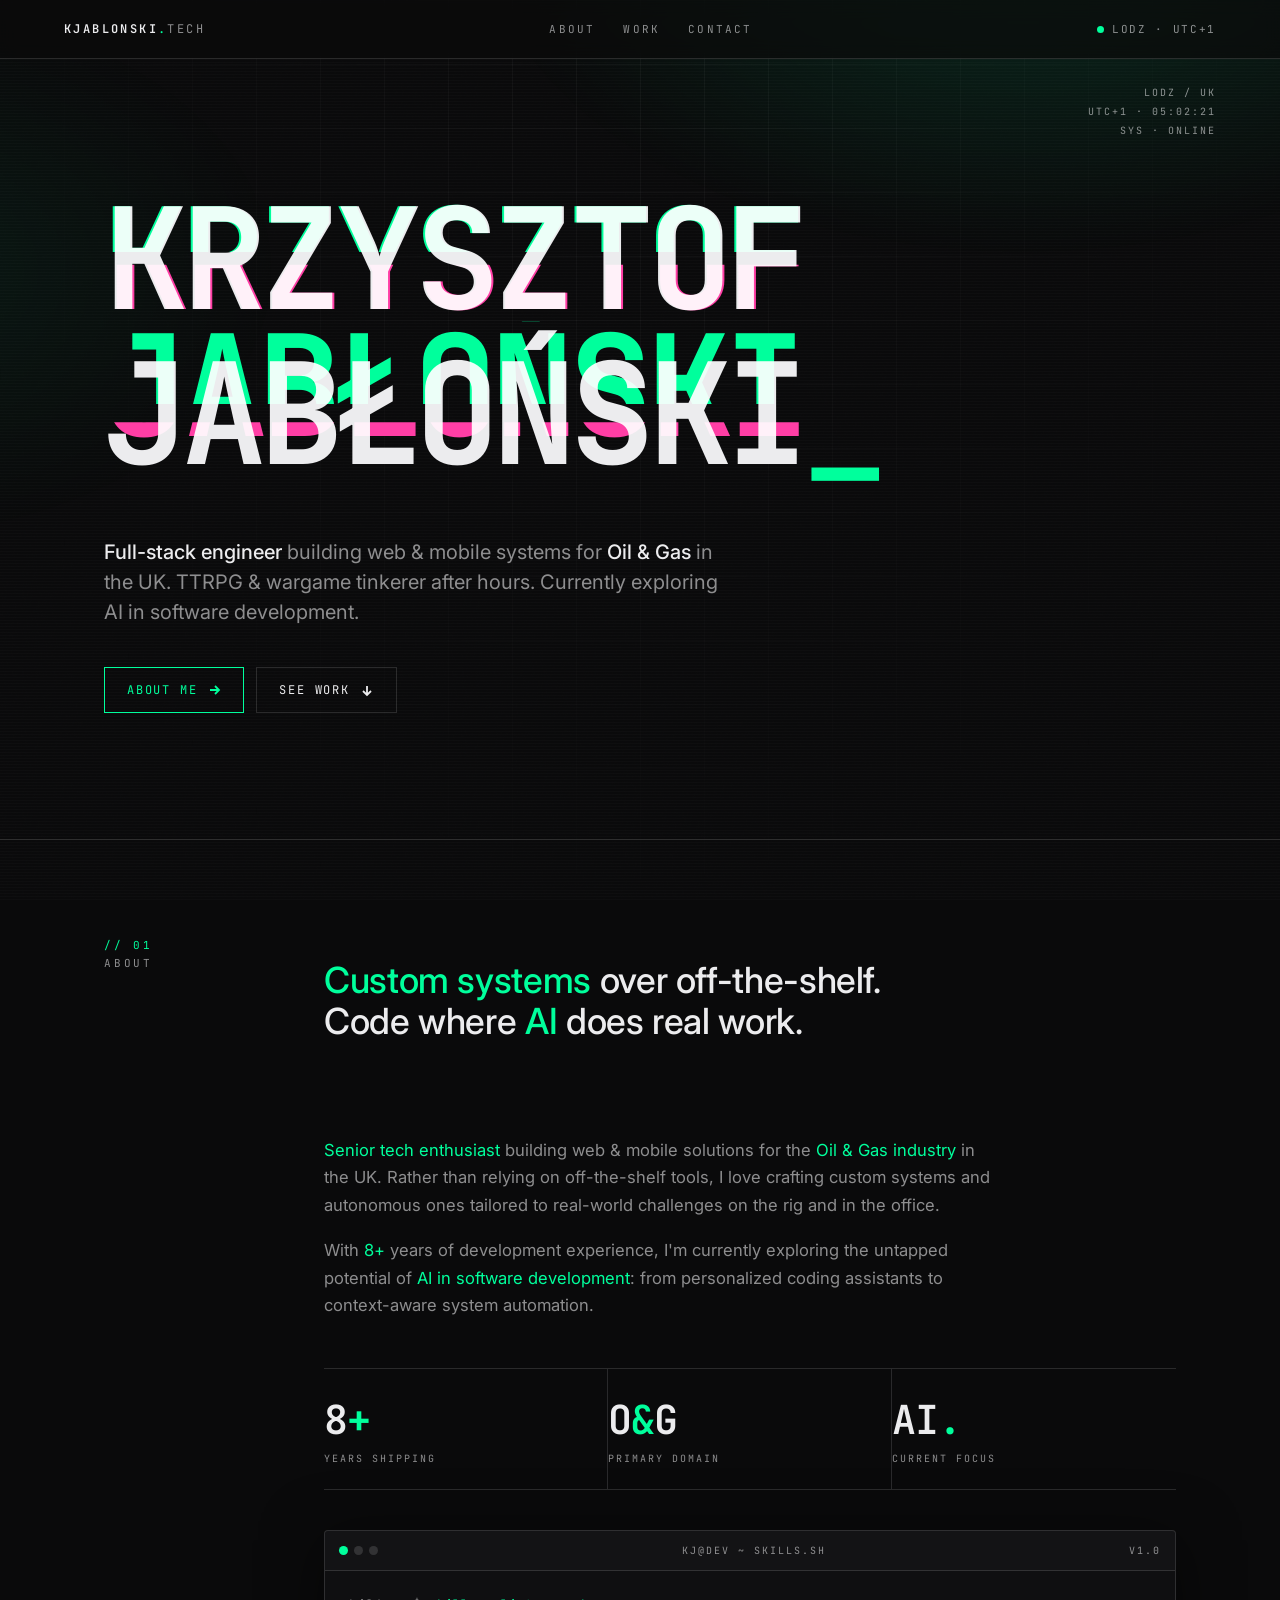
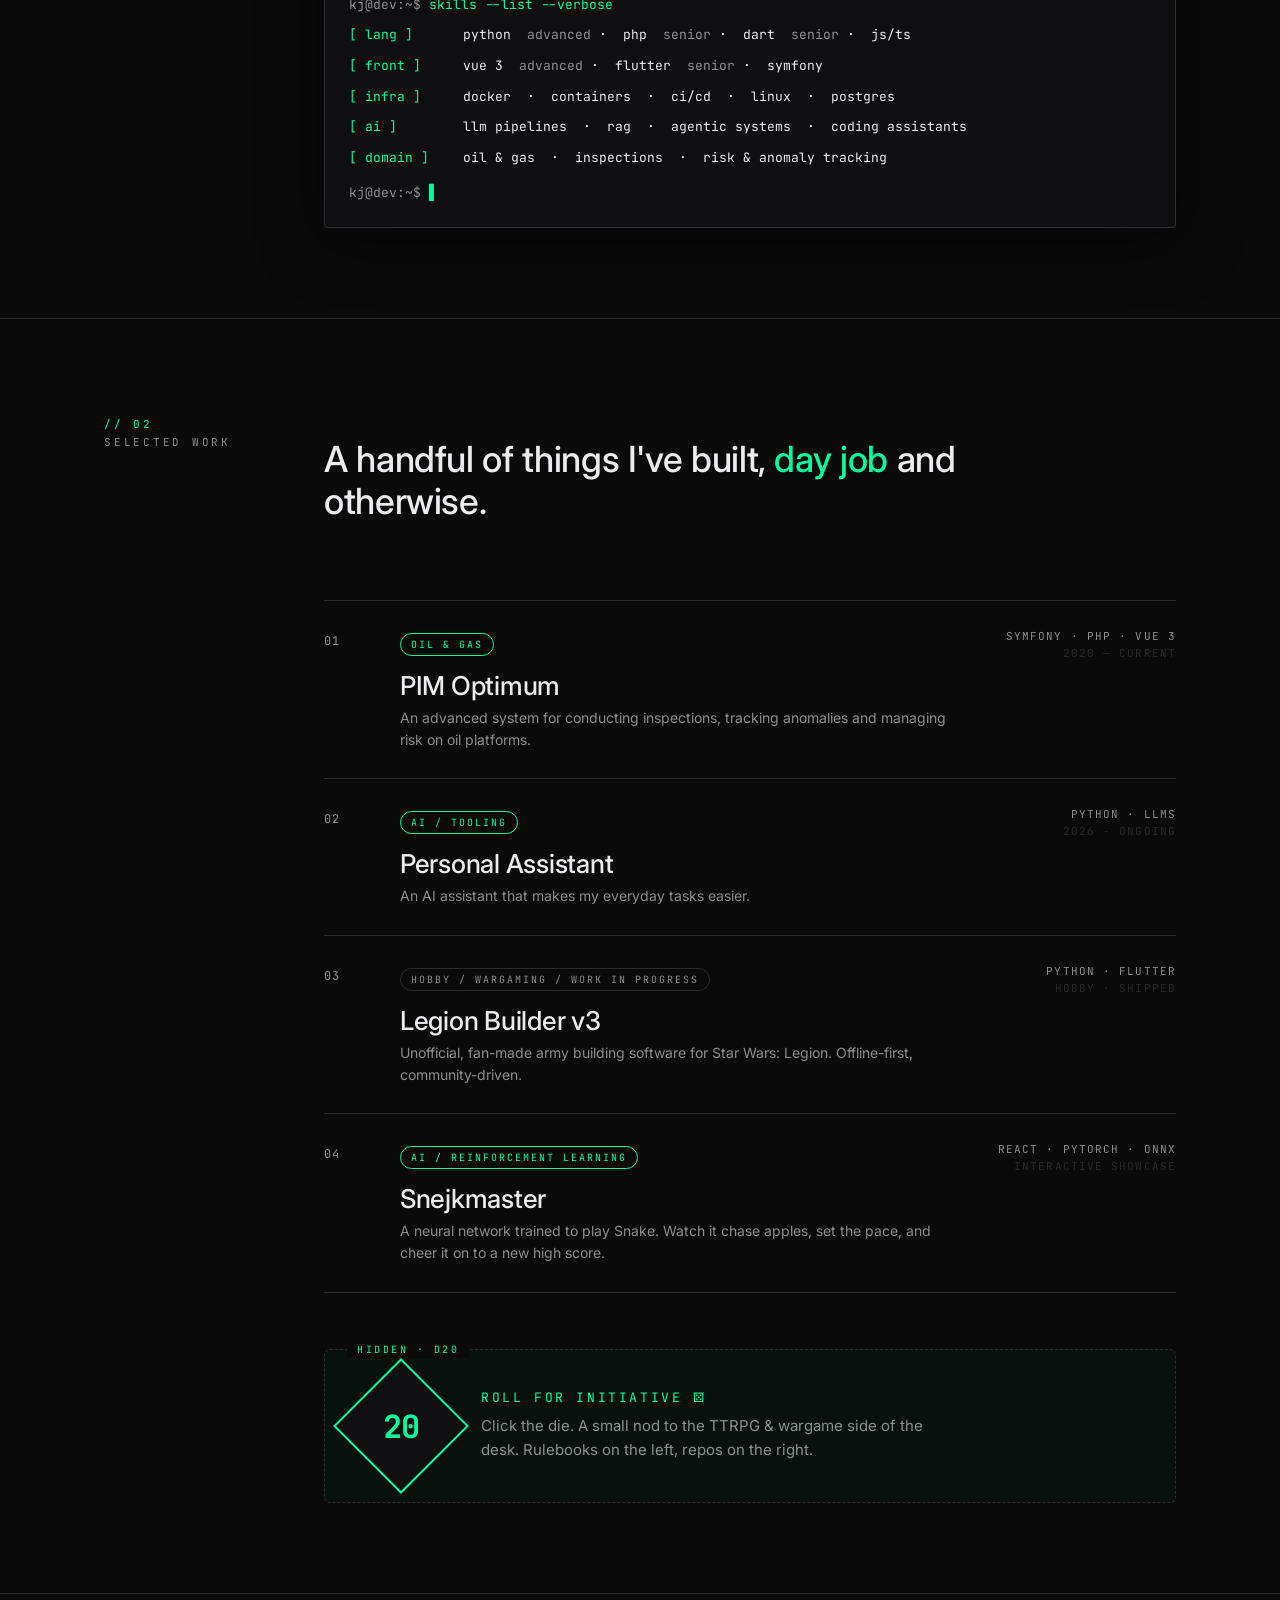
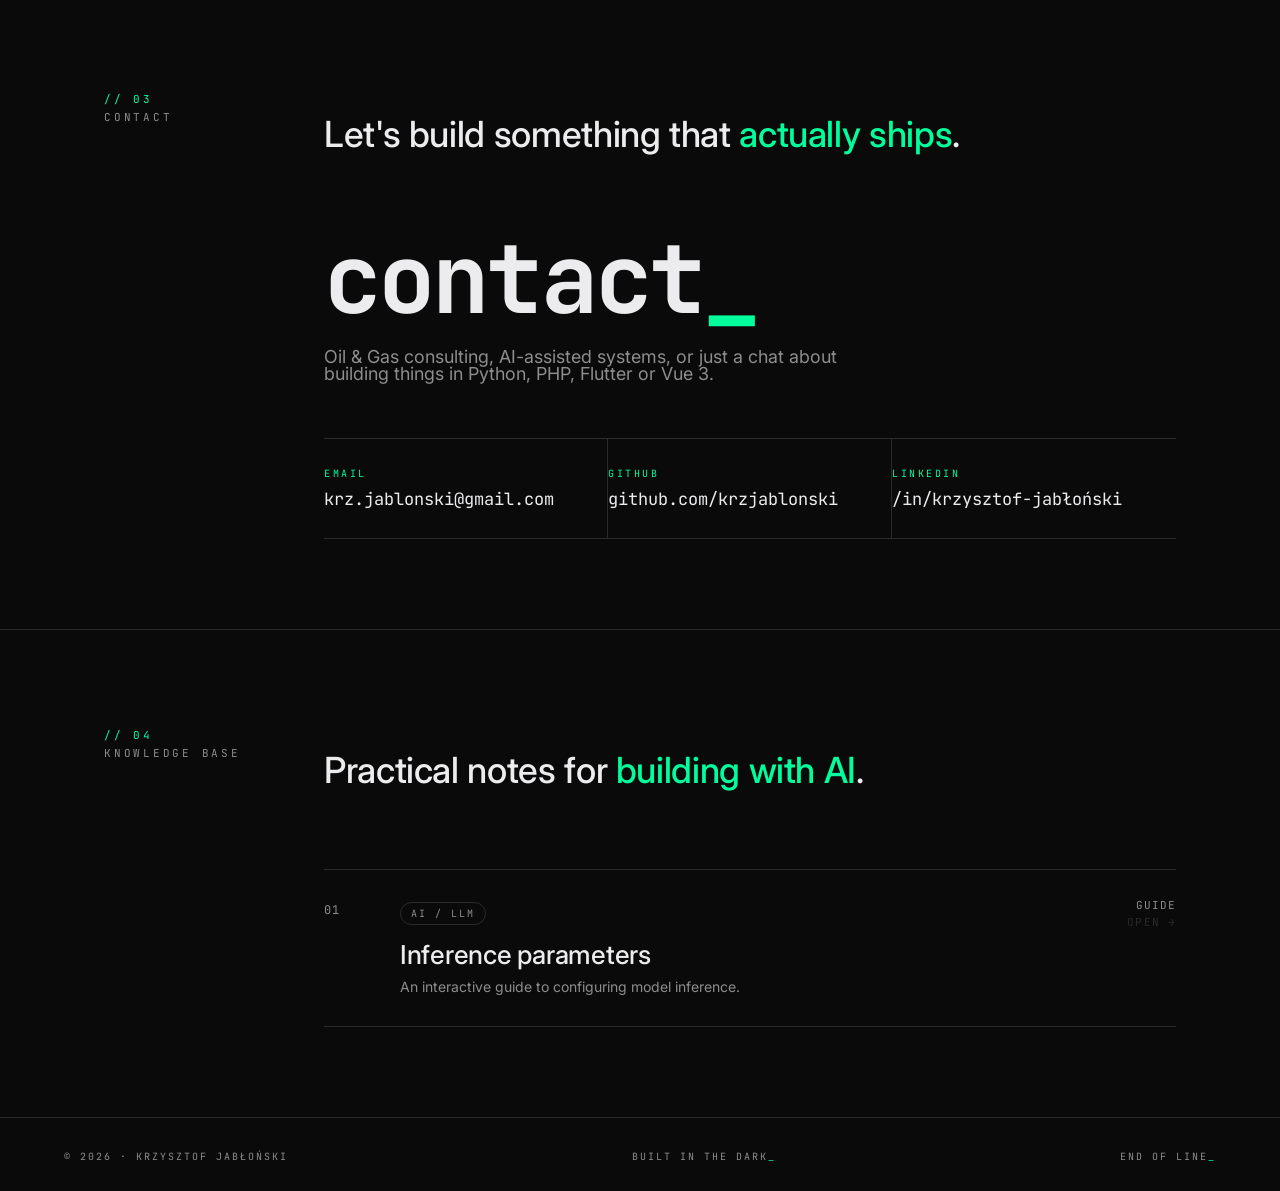
==== index.html @ c8dbe07c "feat: add Snejkmaster showcase at /snejkmaster/" ====
<!doctype html>
<html lang="en">
  <head>
    <meta charset="utf-8" />
    <meta name="viewport" content="width=device-width,initial-scale=1" />
    <title>Krzysztof Jabłoński — Full-stack engineer</title>
    <link rel="preconnect" href="https://fonts.googleapis.com" />
    <link rel="preconnect" href="https://fonts.gstatic.com" crossorigin />
    <link
      href="https://fonts.googleapis.com/css2?family=Inter:wght@400;500;600;700&family=JetBrains+Mono:wght@400;500;600;700&display=swap"
      rel="stylesheet"
    />
    <style>
      :root {
        --bg: #0a0a0b;
        --bg-elev: #0f0f11;
        --ink: #ececee;
        --dim: rgba(236, 236, 238, 0.58);
        --faint: rgba(236, 236, 238, 0.14);
        --fainter: rgba(236, 236, 238, 0.06);
        --accent: #00ff9c; /* green default */
        --accent-dim: color-mix(in oklch, var(--accent) 25%, transparent);
        --grid-op: 0.05;
        --sans: "Inter", system-ui, -apple-system, Segoe UI, sans-serif;
        --mono: "JetBrains Mono", ui-monospace, Menlo, monospace;
        --maxw: 1200px;
        --pad-x: clamp(24px, 5vw, 80px);
      }

      * {
        box-sizing: border-box;
      }
      html,
      body {
        margin: 0;
        padding: 0;
        background: var(--bg);
        color: var(--ink);
        font-family: var(--sans);
        -webkit-font-smoothing: antialiased;
      }
      body {
        overflow-x: hidden;
      }
      a {
        color: inherit;
        text-decoration: none;
      }
      ::selection {
        background: var(--accent);
        color: #000;
      }

      /* ─── ambient layers ───────────────────────── */
      .bg-layer {
        position: fixed;
        inset: 0;
        pointer-events: none;
        z-index: 0;
      }
      .bg-grid {
        background-image:
          linear-gradient(
            to right,
            rgba(236, 236, 238, var(--grid-op)) 1px,
            transparent 1px
          ),
          linear-gradient(
            to bottom,
            rgba(236, 236, 238, var(--grid-op)) 1px,
            transparent 1px
          );
        background-size: 64px 64px;
        mask-image: radial-gradient(
          ellipse at 50% 0%,
          rgba(0, 0, 0, 0.9),
          transparent 80%
        );
      }
      .bg-scan {
        background: repeating-linear-gradient(
          to bottom,
          transparent 0 2px,
          rgba(255, 255, 255, 0.02) 2px 3px
        );
      }
      .bg-noise {
        opacity: 0.035;
        mix-blend-mode: overlay;
        background-image: url("data:image/svg+xml,%3Csvg xmlns='http://www.w3.org/2000/svg' width='220' height='220'%3E%3Cfilter id='n'%3E%3CfeTurbulence baseFrequency='0.9' numOctaves='2' seed='3'/%3E%3C/filter%3E%3Crect width='220' height='220' filter='url(%23n)'/%3E%3C/svg%3E");
      }
      .bg-glow {
        background:
          radial-gradient(
            ellipse 800px 500px at 80% -10%,
            var(--accent-dim),
            transparent 70%
          ),
          radial-gradient(
            ellipse 600px 400px at -10% 30%,
            color-mix(in oklch, var(--accent) 12%, transparent),
            transparent 70%
          );
        opacity: 0.55;
      }

      main,
      header,
      footer {
        position: relative;
        z-index: 1;
      }

      /* ─── NAV ─────────────────────────────────── */
      header.nav {
        position: sticky;
        top: 0;
        z-index: 50;
        display: flex;
        justify-content: space-between;
        align-items: center;
        padding: 18px var(--pad-x);
        backdrop-filter: blur(10px);
        background: color-mix(in oklch, var(--bg) 70%, transparent);
        border-bottom: 1px solid var(--faint);
      }
      .brand {
        font-family: var(--mono);
        font-size: 12px;
        letter-spacing: 0.2em;
        color: var(--dim);
      }
      .brand b {
        color: var(--ink);
        font-weight: 600;
      }
      .brand .dot {
        color: var(--accent);
      }
      nav.links {
        display: flex;
        gap: 28px;
        font-family: var(--mono);
        font-size: 11px;
        letter-spacing: 0.2em;
        color: var(--dim);
        text-transform: uppercase;
      }
      nav.links a {
        position: relative;
        padding: 4px 0;
        transition: color 0.2s;
      }
      nav.links a:hover {
        color: var(--ink);
      }
      nav.links a::after {
        content: "";
        position: absolute;
        left: 0;
        right: 100%;
        bottom: -2px;
        height: 1px;
        background: var(--accent);
        transition: right 0.25s ease;
      }
      nav.links a:hover::after {
        right: 0;
      }
      .nav-status {
        display: flex;
        align-items: center;
        gap: 8px;
        font-family: var(--mono);
        font-size: 11px;
        letter-spacing: 0.15em;
        color: var(--dim);
      }
      .status-dot {
        width: 7px;
        height: 7px;
        border-radius: 50%;
        background: var(--accent);
        box-shadow: 0 0 0 0 var(--accent);
        animation: pulse 2.2s infinite;
      }
      @keyframes pulse {
        0% {
          box-shadow: 0 0 0 0
            color-mix(in oklch, var(--accent) 60%, transparent);
        }
        70% {
          box-shadow: 0 0 0 10px transparent;
        }
        100% {
          box-shadow: 0 0 0 0 transparent;
        }
      }
      @media (max-width: 720px) {
        nav.links {
          display: none;
        }
      }

      /* ─── container ───────────────────────────── */
      .wrap {
        max-width: var(--maxw);
        margin: 0 auto;
        padding: 0 var(--pad-x);
      }

      /* ─── HERO ────────────────────────────────── */
      section.hero {
        padding: clamp(72px, 12vh, 140px) 0 clamp(80px, 14vh, 160px);
        position: relative;
      }
      .hero .pill {
        display: inline-flex;
        align-items: center;
        gap: 8px;
        padding: 6px 12px;
        border: 1px solid var(--accent);
        border-radius: 999px;
        font-family: var(--mono);
        font-size: 11px;
        letter-spacing: 0.2em;
        color: var(--accent);
        text-transform: uppercase;
        background: color-mix(in oklch, var(--accent) 6%, transparent);
      }
      .hero .pill .status-dot {
        background: var(--accent);
      }

      .hero h1 {
        font-family: var(--mono);
        font-weight: 700;
        font-size: clamp(48px, 11vw, 148px);
        line-height: 0.9;
        letter-spacing: -0.045em;
        margin: 28px 0 0;
        color: var(--ink);
      }
      .hero h1 .caret {
        color: var(--accent);
        font-weight: 500;
      }

      .glitch {
        position: relative;
        display: inline-block;
      }
      .glitch > span {
        display: block;
      }
      .glitch::before,
      .glitch::after {
        content: attr(data-text);
        position: absolute;
        inset: 0;
        pointer-events: none;
        mix-blend-mode: screen;
      }
      .glitch::before {
        color: var(--accent);
        transform: translate(-2px, 0);
        clip-path: polygon(0 0, 100% 0, 100% 45%, 0 45%);
        animation: glitchA 3.6s infinite steps(1);
      }
      .glitch::after {
        color: #ff3ea5;
        transform: translate(2px, 0);
        clip-path: polygon(0 55%, 100% 55%, 100% 100%, 0 100%);
        animation: glitchB 3.6s infinite steps(1);
      }
      @keyframes glitchA {
        0%,
        93%,
        100% {
          transform: translate(-2px, 0);
          opacity: 0;
        }
        94% {
          transform: translate(-4px, 0);
          opacity: 0.7;
        }
        95% {
          transform: translate(1px, 1px);
          opacity: 0.9;
        }
        96% {
          transform: translate(-3px, -1px);
          opacity: 0.4;
        }
        97% {
          transform: translate(-2px, 0);
          opacity: 0;
        }
      }
      @keyframes glitchB {
        0%,
        93%,
        100% {
          transform: translate(2px, 0);
          opacity: 0;
        }
        94% {
          transform: translate(4px, 1px);
          opacity: 0.6;
        }
        95% {
          transform: translate(-1px, -1px);
          opacity: 0.8;
        }
        96% {
          transform: translate(3px, 1px);
          opacity: 0.4;
        }
        97% {
          transform: translate(2px, 0);
          opacity: 0;
        }
      }

      .hero .tagline {
        margin-top: 32px;
        max-width: 620px;
        font-size: clamp(16px, 1.6vw, 20px);
        line-height: 1.5;
        color: var(--dim);
      }
      .hero .tagline b {
        color: var(--ink);
        font-weight: 500;
      }

      .hero .cta {
        display: flex;
        gap: 12px;
        margin-top: 40px;
        flex-wrap: wrap;
      }
      .btn {
        display: inline-flex;
        align-items: center;
        gap: 10px;
        padding: 14px 22px;
        border: 1px solid var(--faint);
        background: transparent;
        color: var(--ink);
        font-family: var(--mono);
        font-size: 12px;
        letter-spacing: 0.15em;
        text-transform: uppercase;
        cursor: pointer;
        transition:
          border-color 0.2s,
          background 0.2s,
          color 0.2s,
          transform 0.1s;
      }
      .btn:hover {
        border-color: var(--ink);
        background: rgba(255, 255, 255, 0.04);
      }
      .btn:active {
        transform: translateY(1px);
      }
      .btn.primary {
        border-color: var(--accent);
        color: var(--accent);
      }
      .btn.primary:hover {
        background: var(--accent);
        color: #000;
      }
      .btn .arrow {
        transition: transform 0.2s;
      }
      .btn:hover .arrow {
        transform: translateX(3px);
      }

      .hero-meta {
        position: absolute;
        top: 24px;
        right: var(--pad-x);
        font-family: var(--mono);
        font-size: 10px;
        letter-spacing: 0.2em;
        color: var(--dim);
        text-align: right;
        line-height: 1.9;
      }
      @media (max-width: 720px) {
        .hero-meta {
          display: none;
        }
      }

      /* ─── section chrome ──────────────────────── */
      section {
        position: relative;
      }
      .sec {
        padding: clamp(64px, 10vh, 120px) 0;
        border-top: 1px solid var(--faint);
      }
      .sec-head {
        display: grid;
        grid-template-columns: 180px 1fr;
        gap: 40px;
        margin-bottom: 48px;
      }
      .sec-num {
        font-family: var(--mono);
        font-size: 11px;
        letter-spacing: 0.25em;
        text-transform: uppercase;
        color: var(--accent);
        padding-top: 8px;
      }
      .sec-num span {
        color: var(--dim);
        display: block;
        margin-top: 4px;
      }
      .sec-title {
        font-size: clamp(24px, 3vw, 36px);
        font-weight: 500;
        letter-spacing: -0.01em;
        line-height: 1.15;
        max-width: 760px;
      }
      .sec-title em {
        font-style: normal;
        color: var(--accent);
      }

      .sec-body {
        display: grid;
        grid-template-columns: 180px 1fr;
        gap: 40px;
      }
      @media (max-width: 760px) {
        .sec-head,
        .sec-body {
          grid-template-columns: 1fr;
          gap: 12px;
        }
      }

      /* ─── ABOUT ─────────────────────────────── */
      .about p {
        font-size: clamp(15px, 1.3vw, 17px);
        line-height: 1.65;
        color: var(--dim);
        max-width: 680px;
        text-wrap: pretty;
      }
      .about p + p {
        margin-top: 18px;
      }
      .about p b {
        color: var(--ink);
        font-weight: 500;
      }

      .about p .accent {
        color: var(--accent);
      }

      .about-stats {
        display: grid;
        grid-template-columns: repeat(3, 1fr);
        gap: 0;
        margin-top: 48px;
        border-top: 1px solid var(--faint);
        border-bottom: 1px solid var(--faint);
      }
      .about-stat {
        padding: 24px 0;
        border-right: 1px solid var(--faint);
      }
      .about-stat:last-child {
        border-right: none;
      }
      .about-stat .n {
        font-family: var(--mono);
        font-weight: 600;
        font-size: clamp(28px, 3.5vw, 40px);
        color: var(--ink);
        letter-spacing: -0.02em;
      }
      .about-stat .n .u {
        color: var(--accent);
      }
      .about-stat .l {
        font-family: var(--mono);
        font-size: 10px;
        letter-spacing: 0.2em;
        color: var(--dim);
        text-transform: uppercase;
        margin-top: 6px;
      }
      @media (max-width: 640px) {
        .about-stats {
          grid-template-columns: 1fr;
        }
        .about-stat {
          border-right: none;
          border-bottom: 1px solid var(--faint);
        }
        .about-stat:last-child {
          border-bottom: none;
        }
      }

      /* ─── TERMINAL skills ──────────────────────── */
      .term {
        margin-top: 40px;
        background: var(--bg-elev);
        border: 1px solid var(--faint);
        border-radius: 4px;
        font-family: var(--mono);
        font-size: 13px;
        line-height: 1.9;
        overflow: hidden;
        box-shadow: 0 10px 60px rgba(0, 0, 0, 0.5);
      }
      .term-bar {
        display: flex;
        align-items: center;
        justify-content: space-between;
        padding: 10px 14px;
        border-bottom: 1px solid var(--faint);
        background: rgba(255, 255, 255, 0.015);
        font-size: 10px;
        letter-spacing: 0.2em;
        color: var(--dim);
        text-transform: uppercase;
      }
      .term-bar .dots {
        display: flex;
        gap: 6px;
      }
      .term-bar .dots i {
        width: 9px;
        height: 9px;
        border-radius: 50%;
        background: var(--faint);
        display: inline-block;
      }
      .term-bar .dots i.on {
        background: var(--accent);
      }
      .term-body {
        padding: 22px 24px;
      }
      .term-prompt {
        color: var(--dim);
      }
      .term-prompt .u {
        color: var(--accent);
      }
      .term-row {
        display: grid;
        grid-template-columns: 100px 1fr;
        gap: 14px;
        margin-top: 6px;
      }
      .term-row > .k {
        color: var(--accent);
      }
      .term-row > .v {
        color: var(--ink);
      }
      .term-row > .v i {
        font-style: normal;
        color: var(--dim);
      }
      .caret {
        color: var(--accent);
        animation: blink 1.05s steps(2) infinite;
      }
      @keyframes blink {
        50% {
          opacity: 0;
        }
      }

      /* ─── PROJECTS ─────────────────────────── */
      .proj-grid {
        display: grid;
        grid-template-columns: 1fr;
        gap: 0;
      }
      .proj {
        display: grid;
        grid-template-columns: 56px 1fr auto;
        grid-template-areas: "num tag stack" "num main main";
        column-gap: 20px;
        row-gap: 10px;
        align-items: start;
        padding: 28px 0;
        border-bottom: 1px solid var(--faint);
        transition: padding 0.25s ease;
        position: relative;
      }
      .proj-num {
        grid-area: num;
        padding-top: 4px;
      }
      .proj-tag {
        grid-area: tag;
        align-self: center;
        white-space: nowrap;
      }
      .proj-main {
        grid-area: main;
      }
      .proj-stack {
        grid-area: stack;
        align-self: center;
      }
      .proj::before {
        content: "";
        position: absolute;
        left: -16px;
        top: 50%;
        transform: translateY(-50%);
        width: 4px;
        height: 0;
        background: var(--accent);
        transition: height 0.3s ease;
      }
      .proj:hover {
        padding-left: 16px;
      }
      .proj:hover::before {
        height: 60%;
      }
      .proj:first-child {
        border-top: 1px solid var(--faint);
      }

      .proj-num {
        font-family: var(--mono);
        font-size: 12px;
        color: var(--dim);
        letter-spacing: 0.1em;
      }
      .proj-tag {
        font-family: var(--mono);
        font-size: 10px;
        letter-spacing: 0.2em;
        padding: 4px 10px;
        border: 1px solid var(--faint);
        border-radius: 999px;
        color: var(--dim);
        text-transform: uppercase;
        justify-self: start;
      }
      .proj-tag.og {
        color: var(--accent);
        border-color: var(--accent);
      }
      .proj-main .title {
        font-size: clamp(20px, 2.2vw, 26px);
        font-weight: 500;
        letter-spacing: -0.01em;
        transition: color 0.2s;
        text-wrap: balance;
      }
      .proj:hover .proj-main .title {
        color: var(--accent);
      }
      .proj-main .desc {
        margin-top: 6px;
        font-size: 14px;
        color: var(--dim);
        max-width: 560px;
        line-height: 1.55;
      }
      .proj-stack {
        font-family: var(--mono);
        font-size: 11px;
        letter-spacing: 0.1em;
        color: var(--dim);
        text-align: right;
        text-transform: uppercase;
      }
      .proj-stack i {
        font-style: normal;
        display: block;
        margin-top: 3px;
        color: var(--faint);
      }
      @media (max-width: 640px) {
        .proj {
          grid-template-columns: 44px 1fr;
          grid-template-areas: "num tag" "num main" "num stack";
          gap: 10px;
          padding: 22px 0;
        }
        .proj-stack {
          text-align: left;
        }
      }

      /* ─── D20 EASTER EGG ──────────────────── */
      .egg {
        margin-top: 56px;
        display: grid;
        grid-template-columns: auto 1fr;
        gap: 32px;
        align-items: center;
        padding: 28px;
        border: 1px dashed var(--faint);
        border-radius: 6px;
        position: relative;
        background: color-mix(in oklch, var(--accent) 3%, transparent);
      }
      .egg::before {
        content: "HIDDEN · D20";
        position: absolute;
        top: -9px;
        left: 22px;
        padding: 2px 10px;
        background: var(--bg);
        font-family: var(--mono);
        font-size: 10px;
        letter-spacing: 0.25em;
        color: var(--accent);
      }
      .d20 {
        width: 96px;
        height: 96px;
        flex-shrink: 0;
        border: 2px solid var(--accent);
        transform: rotate(45deg);
        display: flex;
        align-items: center;
        justify-content: center;
        background: var(--bg-elev);
        cursor: pointer;
        user-select: none;
        transition:
          box-shadow 0.2s,
          transform 0.3s;
        box-shadow: 0 0 0 0 var(--accent-dim);
      }
      .d20:hover {
        box-shadow: 0 0 0 8px var(--accent-dim);
      }
      .d20.rolling {
        animation: tumble 0.6s cubic-bezier(0.2, 0.7, 0.3, 1);
      }
      @keyframes tumble {
        0% {
          transform: rotate(45deg) scale(1);
        }
        25% {
          transform: rotate(200deg) scale(1.1);
        }
        50% {
          transform: rotate(380deg) scale(0.95);
        }
        75% {
          transform: rotate(540deg) scale(1.05);
        }
        100% {
          transform: rotate(720deg) scale(1);
        }
      }
      .d20 .n {
        transform: rotate(-45deg);
        font-family: var(--mono);
        font-weight: 700;
        font-size: 32px;
        color: var(--accent);
        letter-spacing: -0.03em;
      }
      .egg-text .h {
        font-family: var(--mono);
        font-size: 13px;
        letter-spacing: 0.2em;
        color: var(--accent);
        text-transform: uppercase;
        margin-bottom: 8px;
      }
      .egg-text .b {
        font-size: 15px;
        color: var(--dim);
        line-height: 1.6;
        max-width: 480px;
      }
      .egg-text .r {
        display: inline-block;
        margin-left: 10px;
        font-family: var(--mono);
        font-size: 12px;
        padding: 2px 10px;
        border: 1px solid var(--accent);
        color: var(--accent);
        letter-spacing: 0.1em;
        opacity: 0;
        transform: translateY(4px);
        transition:
          opacity 0.3s,
          transform 0.3s;
      }
      .egg-text .r.on {
        opacity: 1;
        transform: translateY(0);
      }
      .egg-text .r.crit {
        background: var(--accent);
        color: #000;
      }
      .egg-text .r.fail {
        border-color: #ff3ea5;
        color: #ff3ea5;
      }
      @media (max-width: 640px) {
        .egg {
          grid-template-columns: 1fr;
          text-align: center;
        }
        .d20 {
          margin: 0 auto;
        }
      }

      /* ─── CONTACT ─────────────────────────── */
      .contact-title {
        font-family: var(--mono);
        font-size: clamp(44px, 8vw, 96px);
        font-weight: 700;
        letter-spacing: -0.04em;
        line-height: 0.95;
        margin: 0;
      }
      .contact-title .u {
        color: var(--accent);
      }
      .contact-title small {
        display: block;
        font-family: var(--sans);
        font-size: clamp(15px, 1.4vw, 18px);
        font-weight: 400;
        color: var(--dim);
        letter-spacing: normal;
        margin-top: 24px;
        max-width: 560px;
      }
      .channels {
        display: grid;
        grid-template-columns: repeat(3, 1fr);
        gap: 0;
        margin-top: 56px;
        border-top: 1px solid var(--faint);
      }
      .channel {
        display: block;
        padding: 28px 0;
        border-bottom: 1px solid var(--faint);
        border-right: 1px solid var(--faint);
        transition:
          background 0.2s,
          padding-left 0.25s;
        position: relative;
        overflow: hidden;
      }
      .channel:last-child {
        border-right: none;
      }
      .channel:hover {
        background: rgba(255, 255, 255, 0.02);
        padding-left: 20px;
      }
      .channel .k {
        font-family: var(--mono);
        font-size: 10px;
        letter-spacing: 0.25em;
        color: var(--accent);
        text-transform: uppercase;
      }
      .channel .v {
        font-family: var(--mono);
        font-size: clamp(14px, 1.4vw, 17px);
        margin-top: 8px;
        color: var(--ink);
        word-break: break-word;
      }
      .channel .arrow-svg {
        position: absolute;
        top: 50%;
        right: 18px;
        transform: translateY(-50%) translateX(20px);
        opacity: 0;
        transition:
          opacity 0.2s,
          transform 0.2s;
        color: var(--accent);
      }
      .channel:hover .arrow-svg {
        opacity: 1;
        transform: translateY(-50%) translateX(0);
      }
      @media (max-width: 720px) {
        .channels {
          grid-template-columns: 1fr;
        }
        .channel {
          border-right: none;
          padding: 22px 0;
        }
      }

      /* ─── FOOTER ─────────────────────────── */
      footer {
        padding: 32px var(--pad-x) 28px;
        border-top: 1px solid var(--faint);
        display: flex;
        justify-content: space-between;
        align-items: center;
        font-family: var(--mono);
        font-size: 10px;
        letter-spacing: 0.2em;
        color: var(--dim);
        text-transform: uppercase;
        flex-wrap: wrap;
        gap: 12px;
      }
      footer .u {
        color: var(--accent);
      }

      /* ─── TWEAKS panel ─────────────────────── */
      .tweaks {
        position: fixed;
        right: 18px;
        bottom: 18px;
        z-index: 100;
        width: 260px;
        padding: 16px;
        background: rgba(12, 12, 14, 0.96);
        border: 1px solid var(--faint);
        border-radius: 6px;
        font-family: var(--mono);
        font-size: 12px;
        color: var(--ink);
        box-shadow: 0 12px 40px rgba(0, 0, 0, 0.5);
        display: none;
      }
      .tweaks.active {
        display: block;
      }
      .tweaks h4 {
        display: flex;
        justify-content: space-between;
        margin: 0 0 12px;
        font-size: 10px;
        letter-spacing: 0.25em;
        color: var(--dim);
        text-transform: uppercase;
        font-weight: 500;
      }
      .tweaks h4 span {
        color: var(--accent);
      }
      .tweaks label {
        display: block;
        margin: 6px 0 8px;
        font-size: 9px;
        letter-spacing: 0.2em;
        color: var(--dim);
        text-transform: uppercase;
      }
      .tweaks .swatches {
        display: flex;
        gap: 8px;
      }
      .tweaks .sw {
        flex: 1;
        height: 30px;
        border-radius: 3px;
        border: 1px solid var(--faint);
        cursor: pointer;
        transition:
          transform 0.12s,
          border-color 0.12s;
      }
      .tweaks .sw.on {
        border-color: #fff;
        transform: scale(1.04);
      }
      .tweaks .hint {
        margin-top: 14px;
        font-size: 9px;
        color: var(--dim);
        letter-spacing: 0.15em;
      }
    </style>
  </head>
  <body>
    <div class="bg-layer bg-glow"></div>
    <div class="bg-layer bg-grid"></div>
    <div class="bg-layer bg-scan"></div>
    <div class="bg-layer bg-noise"></div>

    <!-- ─── NAV ─── -->
    <header class="nav">
      <div class="brand"><b>KJABLONSKI</b><span class="dot">.</span>TECH</div>
      <nav class="links">
        <a href="#about">About</a>
        <a href="#work">Work</a>
        <a href="#contact">Contact</a>
      </nav>
      <div class="nav-status">
        <span class="status-dot"></span>
        <span>LODZ · UTC+1</span>
      </div>
    </header>

    <main>
      <!-- ─── HERO ─── -->
      <section class="hero">
        <div class="wrap">
          <div class="hero-meta">
            LODZ / UK<br />
            UTC+1 · <span id="clock">--:--:--</span><br />
            SYS · ONLINE
          </div>

          <h1>
            <span class="glitch" data-text="KRZYSZTOF"
              ><span>KRZYSZTOF</span></span
            ><br />
            <span class="glitch" data-text="JABŁOŃSKI"
              ><span style="line-height: 1.3">JABŁOŃSKI</span></span
            ><span class="caret">_</span>
          </h1>

          <p class="tagline">
            <b>Full-stack engineer</b> building web &amp; mobile systems for
            <b>Oil &amp; Gas</b> in the UK. TTRPG &amp; wargame tinkerer after
            hours. Currently exploring AI in software development.
          </p>

          <div class="cta">
            <a href="#about" class="btn primary">
              About Me
              <svg
                class="arrow"
                width="14"
                height="14"
                viewBox="0 0 14 14"
                fill="none"
                stroke="currentColor"
                stroke-width="1.8"
              >
                <path d="M3 7h8M8 3l4 4-4 4" />
              </svg>
            </a>
            <a href="#work" class="btn">
              See work
              <svg
                class="arrow"
                width="14"
                height="14"
                viewBox="0 0 14 14"
                fill="none"
                stroke="currentColor"
                stroke-width="1.8"
              >
                <path d="M7 3v8M3 8l4 4 4-4" />
              </svg>
            </a>
          </div>
        </div>
      </section>

      <!-- ─── ABOUT ─── -->
      <section id="about" class="sec">
        <div class="wrap">
          <div class="sec-head">
            <div class="sec-num">// 01<span>About</span></div>
            <h2 class="sec-title">
              <em>Custom systems</em> over off-the-shelf.<br />
              Code where <em>AI</em> does real work.
            </h2>
          </div>

          <div class="sec-body about">
            <div class="sec-num" aria-hidden="true"></div>
            <div>
              <p>
                <span class="accent">Senior tech enthusiast</span> building web
                &amp; mobile solutions for the
                <span class="accent">Oil &amp; Gas industry </span> in the UK.
                Rather than relying on off-the-shelf tools, I love crafting
                custom systems and autonomous ones tailored to real-world
                challenges on the rig and in the office.
              </p>
              <p>
                With <span class="accent">8+</span> years of development
                experience, I'm currently exploring the untapped potential of
                <span class="accent">AI in software development</span>: from
                personalized coding assistants to context-aware system
                automation.
              </p>

              <div class="about-stats">
                <div class="about-stat">
                  <div class="n">8<span class="u">+</span></div>
                  <div class="l">Years shipping</div>
                </div>
                <div class="about-stat">
                  <div class="n">O<span class="u">&amp;</span>G</div>
                  <div class="l">Primary domain</div>
                </div>
                <div class="about-stat">
                  <div class="n">AI<span class="u">.</span></div>
                  <div class="l">Current focus</div>
                </div>
              </div>

              <!-- terminal skills -->
              <div class="term" aria-label="Skills terminal">
                <div class="term-bar">
                  <div class="dots"><i class="on"></i><i></i><i></i></div>
                  <div>kj@dev ~ skills.sh</div>
                  <div>v1.0</div>
                </div>
                <div class="term-body">
                  <div class="term-prompt">
                    kj@dev:~$ <span class="u">skills --list --verbose</span>
                  </div>
                  <div class="term-row">
                    <span class="k">[ lang ]</span
                    ><span class="v"
                      >python &nbsp;<i>advanced</i>&nbsp;·&nbsp; php
                      &nbsp;<i>senior</i>&nbsp;·&nbsp; dart
                      &nbsp;<i>senior</i>&nbsp;·&nbsp; js/ts</span
                    >
                  </div>
                  <div class="term-row">
                    <span class="k">[ front ]</span
                    ><span class="v"
                      >vue 3 &nbsp;<i>advanced</i>&nbsp;·&nbsp; flutter
                      &nbsp;<i>senior</i>&nbsp;·&nbsp; symfony</span
                    >
                  </div>
                  <div class="term-row">
                    <span class="k">[ infra ]</span
                    ><span class="v"
                      >docker &nbsp;·&nbsp; containers &nbsp;·&nbsp; ci/cd
                      &nbsp;·&nbsp; linux &nbsp;·&nbsp; postgres</span
                    >
                  </div>
                  <div class="term-row">
                    <span class="k">[ ai ]</span
                    ><span class="v"
                      >llm pipelines &nbsp;·&nbsp; rag &nbsp;·&nbsp; agentic
                      systems &nbsp;·&nbsp; coding assistants</span
                    >
                  </div>
                  <div class="term-row">
                    <span class="k">[ domain ]</span
                    ><span class="v"
                      >oil &amp; gas &nbsp;·&nbsp; inspections &nbsp;·&nbsp;
                      risk &amp; anomaly tracking</span
                    >
                  </div>
                  <div class="term-prompt" style="margin-top: 10px">
                    kj@dev:~$ <span class="caret">▋</span>
                  </div>
                </div>
              </div>
            </div>
          </div>
        </div>
      </section>

      <!-- ─── PROJECTS ─── -->
      <section id="work" class="sec">
        <div class="wrap">
          <div class="sec-head">
            <div class="sec-num">// 02<span>Selected work</span></div>
            <h2 class="sec-title">
              A handful of things I've built, <em>day job</em> and otherwise.
            </h2>
          </div>

          <div class="sec-body">
            <div class="sec-num" aria-hidden="true"></div>
            <div>
              <div class="proj-grid">
                <article class="proj">
                  <div class="proj-num">01</div>
                  <div class="proj-tag og">Oil &amp; Gas</div>
                  <div class="proj-main">
                    <a
                      href="https://pim-ltd.com/products/pim-optimum"
                      target="_blank"
                      rel="noopener noreferrer"
                      class="title"
                      >PIM Optimum</a
                    >
                    <div class="desc">
                      An advanced system for conducting inspections, tracking
                      anomalies and managing risk on oil platforms.
                    </div>
                  </div>
                  <div class="proj-stack">
                    Symfony · PHP · Vue 3<i>2020 — current</i>
                  </div>
                </article>

                <article class="proj">
                  <div class="proj-num">02</div>
                  <div class="proj-tag og">AI / Tooling</div>
                  <div class="proj-main">
                    <a
                      href="https://github.com/krzjablonski/personal_assistant_v2"
                      target="_blank"
                      rel="noopener noreferrer"
                      class="title"
                      >Personal Assistant</a
                    >
                    <div class="desc">
                      An AI assistant that makes my everyday tasks easier.
                    </div>
                  </div>
                  <div class="proj-stack">
                    Python · LLMs<i>2026 - ongoing</i>
                  </div>
                </article>

                <article class="proj">
                  <div class="proj-num">03</div>
                  <div class="proj-tag">
                    Hobby / Wargaming / Work In Progress
                  </div>
                  <div class="proj-main">
                    <a target="_blank" rel="noopener noreferrer" class="title"
                      >Legion Builder v3</a
                    >
                    <div class="desc">
                      Unofficial, fan-made army building software for Star Wars:
                      Legion. Offline-first, community-driven.
                    </div>
                  </div>
                  <div class="proj-stack">
                    Python · Flutter<i>hobby · shipped</i>
                  </div>
                </article>

                <article class="proj">
                  <div class="proj-num">04</div>
                  <div class="proj-tag og">AI / Reinforcement Learning</div>
                  <div class="proj-main">
                    <a href="/snejkmaster/" class="title">Snejkmaster</a>
                    <div class="desc">
                      A neural network trained to play Snake. Watch it chase
                      apples, set the pace, and cheer it on to a new high score.
                    </div>
                  </div>
                  <div class="proj-stack">
                    React · PyTorch · ONNX<i>interactive showcase</i>
                  </div>
                </article>
              </div>

              <!-- ── D20 egg ── -->
              <div
                class="egg"
                id="d20-egg"
                role="button"
                tabindex="0"
                aria-label="Roll a d20"
              >
                <div class="d20" id="d20">
                  <div class="n" id="d20-n">20</div>
                </div>
                <div class="egg-text">
                  <div class="h">Roll for initiative ⚄</div>
                  <div class="b">
                    Click the die. A small nod to the TTRPG &amp; wargame side
                    of the desk. Rulebooks on the left, repos on the right.
                    <span class="r" id="d20-result"></span>
                  </div>
                </div>
              </div>
            </div>
          </div>
        </div>
      </section>

      <!-- ─── CONTACT ─── -->
      <section id="contact" class="sec">
        <div class="wrap">
          <div class="sec-head">
            <div class="sec-num">// 03<span>Contact</span></div>
            <h2 class="sec-title">
              Let's build something that <em>actually ships</em>.
            </h2>
          </div>

          <div class="sec-body">
            <div class="sec-num" aria-hidden="true"></div>
            <div>
              <h3 class="contact-title">
                contact<span class="u">_</span>
                <small
                  >Oil &amp; Gas consulting, AI-assisted systems, or just a chat
                  about building things in Python, PHP, Flutter or Vue 3.</small
                >
              </h3>

              <div class="channels">
                <a class="channel" href="mailto:krz.jablonski@gmail.com">
                  <div class="k">Email</div>
                  <div class="v">krz.jablonski@gmail.com</div>
                  <svg
                    class="arrow-svg"
                    width="18"
                    height="18"
                    viewBox="0 0 18 18"
                    fill="none"
                    stroke="currentColor"
                    stroke-width="1.8"
                    stroke-linecap="round"
                  >
                    <path d="M5 13L13 5M6 5h7v7" />
                  </svg>
                </a>
                <a
                  class="channel"
                  href="https://github.com/krzjablonski"
                  target="_blank"
                  rel="noopener"
                >
                  <div class="k">GitHub</div>
                  <div class="v">github.com/krzjablonski</div>
                  <svg
                    class="arrow-svg"
                    width="18"
                    height="18"
                    viewBox="0 0 18 18"
                    fill="none"
                    stroke="currentColor"
                    stroke-width="1.8"
                    stroke-linecap="round"
                  >
                    <path d="M5 13L13 5M6 5h7v7" />
                  </svg>
                </a>
                <a
                  class="channel"
                  href="https://www.linkedin.com/in/krzysztof-jab%C5%82o%C5%84ski/"
                  target="_blank"
                  rel="noopener"
                >
                  <div class="k">LinkedIn</div>
                  <div class="v">/in/krzysztof-jabłoński</div>
                  <svg
                    class="arrow-svg"
                    width="18"
                    height="18"
                    viewBox="0 0 18 18"
                    fill="none"
                    stroke="currentColor"
                    stroke-width="1.8"
                    stroke-linecap="round"
                  >
                    <path d="M5 13L13 5M6 5h7v7" />
                  </svg>
                </a>
              </div>
            </div>
          </div>
        </div>
      </section>

      <!-- ─── KNOWLEDGE BASE ─── -->
      <section id="knowledge-base" class="sec">
        <div class="wrap">
          <div class="sec-head">
            <div class="sec-num">// 04<span>Knowledge Base</span></div>
            <h2 class="sec-title">
              Practical notes for <em>building with AI</em>.
            </h2>
          </div>

          <div class="sec-body">
            <div class="sec-num" aria-hidden="true"></div>
            <div class="proj-grid">
              <a class="proj" href="./inference-parameters.html">
                <div class="proj-num">01</div>
                <div class="proj-tag">AI / LLM</div>
                <div class="proj-main">
                  <span class="title">Inference parameters</span>
                  <div class="desc">
                    An interactive guide to configuring model inference.
                  </div>
                </div>
                <div class="proj-stack">Guide<i>Open →</i></div>
              </a>
            </div>
          </div>
        </div>
      </section>
    </main>

    <footer>
      <span>© 2026 · Krzysztof Jabłoński</span>
      <span>Built in the dark<span class="u">_</span></span>
      <span>END OF LINE<span class="u">_</span></span>
    </footer>

    <!-- ─── TWEAKS panel ─── -->
    <div class="tweaks" id="tweaks">
      <h4>accent colour <span>tweaks</span></h4>
      <label>pick a hue</label>
      <div class="swatches" id="swatches">
        <div
          class="sw"
          data-k="green"
          style="background: #00ff9c"
          title="acid green"
        ></div>
        <div
          class="sw"
          data-k="cyan"
          style="background: #22e7ff"
          title="cyan"
        ></div>
        <div
          class="sw"
          data-k="magenta"
          style="background: #ff3ea5"
          title="magenta"
        ></div>
        <div
          class="sw"
          data-k="amber"
          style="background: #ffb43a"
          title="amber"
        ></div>
      </div>
      <div class="hint">toggle from toolbar · saves to localStorage</div>
    </div>

    <script>
      /* ── Tweaks — accent colour persists via localStorage ── */
      const ACCENTS = {
        green: "#00ff9c",
        cyan: "#22e7ff",
        magenta: "#ff3ea5",
        amber: "#ffb43a",
      };

      const saved = localStorage.getItem("kj-accent") || "green";

      function applyAccent(k) {
        const c = ACCENTS[k] || ACCENTS.green;
        document.documentElement.style.setProperty("--accent", c);
        document.documentElement.style.setProperty(
          "--accent-dim",
          `color-mix(in oklch, ${c} 25%, transparent)`,
        );
        document.querySelectorAll("#swatches .sw").forEach((s) => {
          s.classList.toggle("on", s.dataset.k === k);
        });
        localStorage.setItem("kj-accent", k);
      }
      applyAccent(saved);

      document.querySelectorAll("#swatches .sw").forEach((s) => {
        s.addEventListener("click", () => applyAccent(s.dataset.k));
      });

      /* toggle tweaks panel with T key */
      document.addEventListener("keydown", (e) => {
        if (e.key === "t" || e.key === "T") {
          document.getElementById("tweaks").classList.toggle("active");
        }
      });

      /* ── Clock ── */
      const clockEl = document.getElementById("clock");
      function tick() {
        const d = new Date();
        const pad = (n) => String(n).padStart(2, "0");
        clockEl.textContent = `${pad(d.getHours())}:${pad(d.getMinutes())}:${pad(d.getSeconds())}`;
      }
      tick();
      setInterval(tick, 1000);

      /* ── D20 easter egg ── */
      const d20 = document.getElementById("d20");
      const d20N = document.getElementById("d20-n");
      const d20R = document.getElementById("d20-result");
      const d20Egg = document.getElementById("d20-egg");

      const FLAVOR = {
        crit: ["NAT 20 — crit!", "Perfect roll.", "The dice favor you."],
        high: ["Solid roll.", "You succeed.", "It works."],
        mid: ["Partial success.", "Could be worse.", "You scrape by."],
        low: ["Rough.", "Not great.", "Try again?"],
        fail: ["NAT 1 — critical fail.", "Catastrophic.", "Reroll advised."],
      };
      const pick = (a) => a[Math.floor(Math.random() * a.length)];

      function roll() {
        if (d20.classList.contains("rolling")) return;
        d20.classList.add("rolling");
        d20R.classList.remove("on", "crit", "fail");

        let ticks = 0;
        const spin = setInterval(() => {
          d20N.textContent = 1 + Math.floor(Math.random() * 20);
          ticks++;
          if (ticks > 10) clearInterval(spin);
        }, 50);

        setTimeout(() => {
          const n = 1 + Math.floor(Math.random() * 20);
          d20N.textContent = n;
          let bucket = "mid";
          if (n === 20) bucket = "crit";
          else if (n === 1) bucket = "fail";
          else if (n >= 15) bucket = "high";
          else if (n <= 5) bucket = "low";
          d20R.textContent = `${n}/20 — ${pick(FLAVOR[bucket])}`;
          d20R.classList.add("on");
          if (bucket === "crit") d20R.classList.add("crit");
          if (bucket === "fail") d20R.classList.add("fail");
          d20.classList.remove("rolling");
        }, 600);
      }

      d20Egg.addEventListener("click", roll);
      d20Egg.addEventListener("keydown", (e) => {
        if (e.key === "Enter" || e.key === " ") {
          e.preventDefault();
          roll();
        }
      });

      /* ── Smooth nav scroll ── */
      document.querySelectorAll('a[href^="#"]').forEach((a) => {
        a.addEventListener("click", (e) => {
          const id = a.getAttribute("href").slice(1);
          const t = document.getElementById(id);
          if (!t) return;
          e.preventDefault();
          const y = t.getBoundingClientRect().top + window.scrollY - 60;
          window.scrollTo({ top: y, behavior: "smooth" });
        });
      });
    </script>
  </body>
</html>
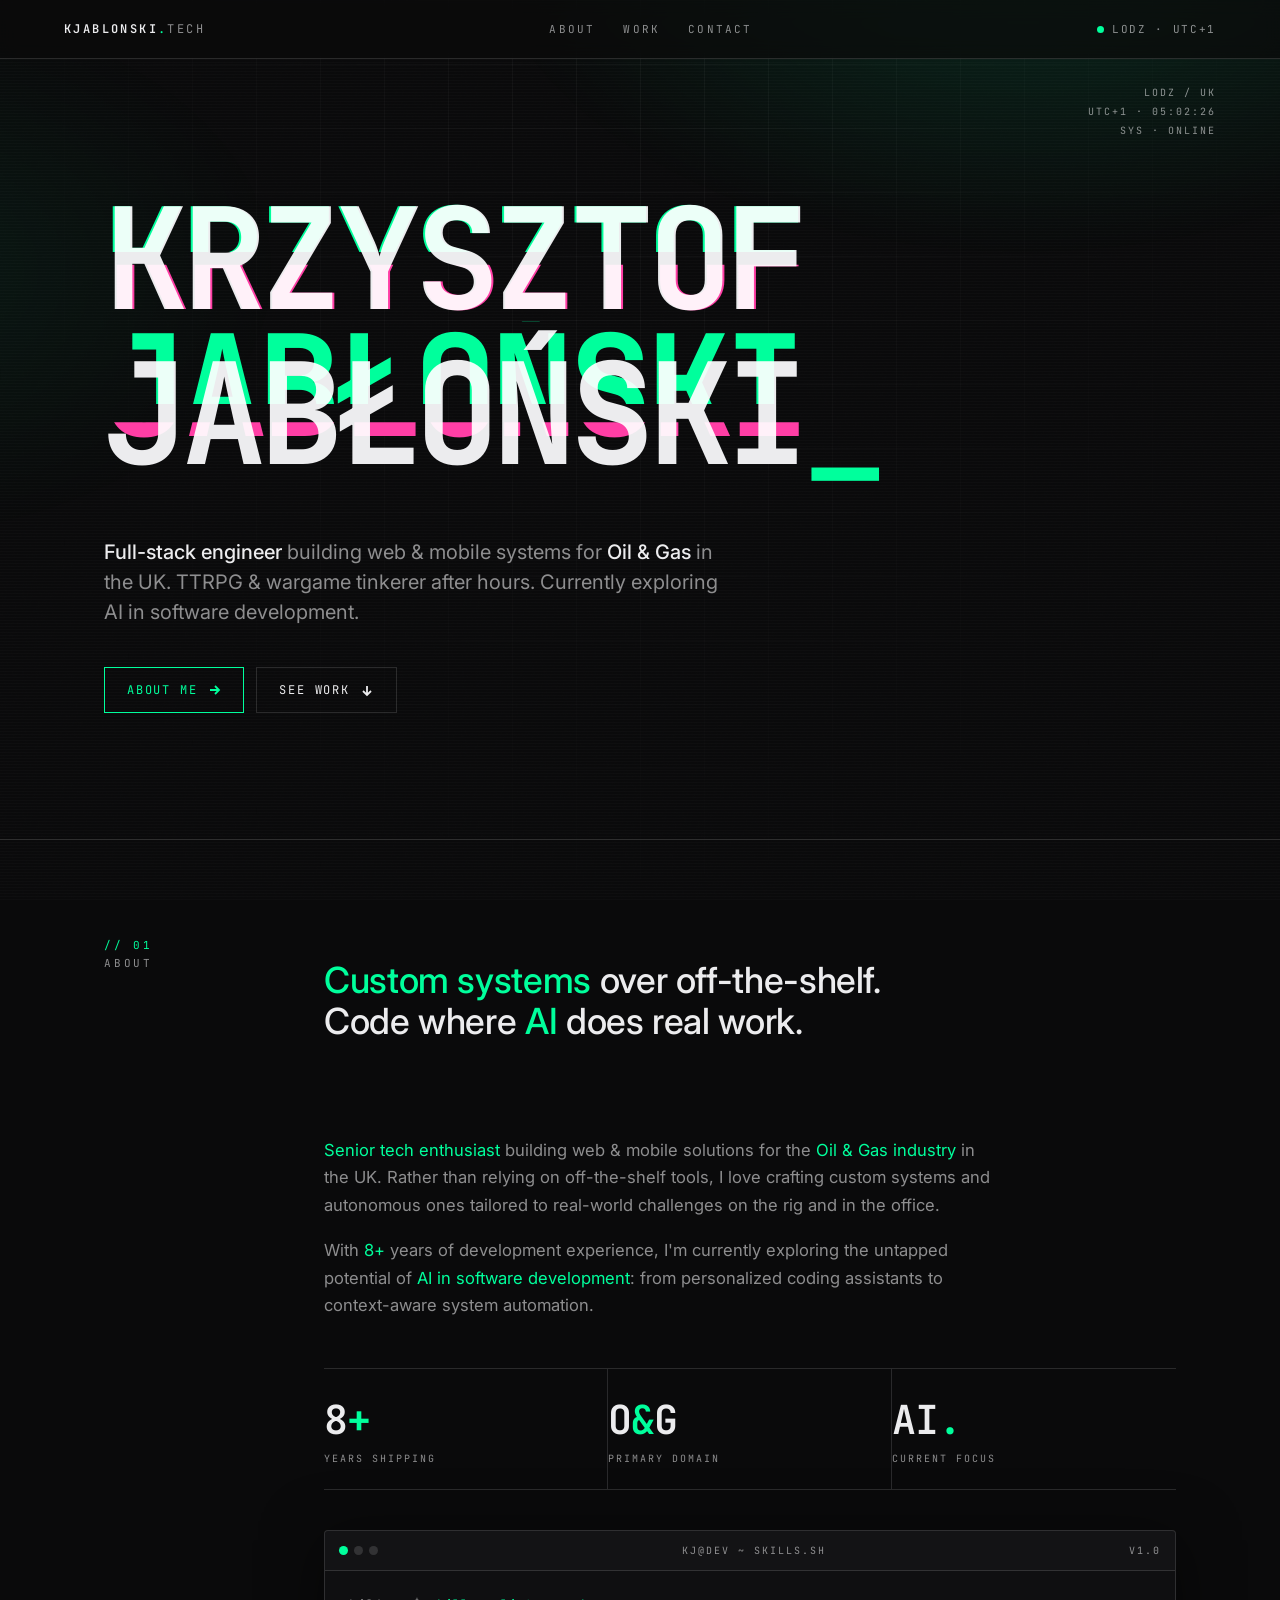
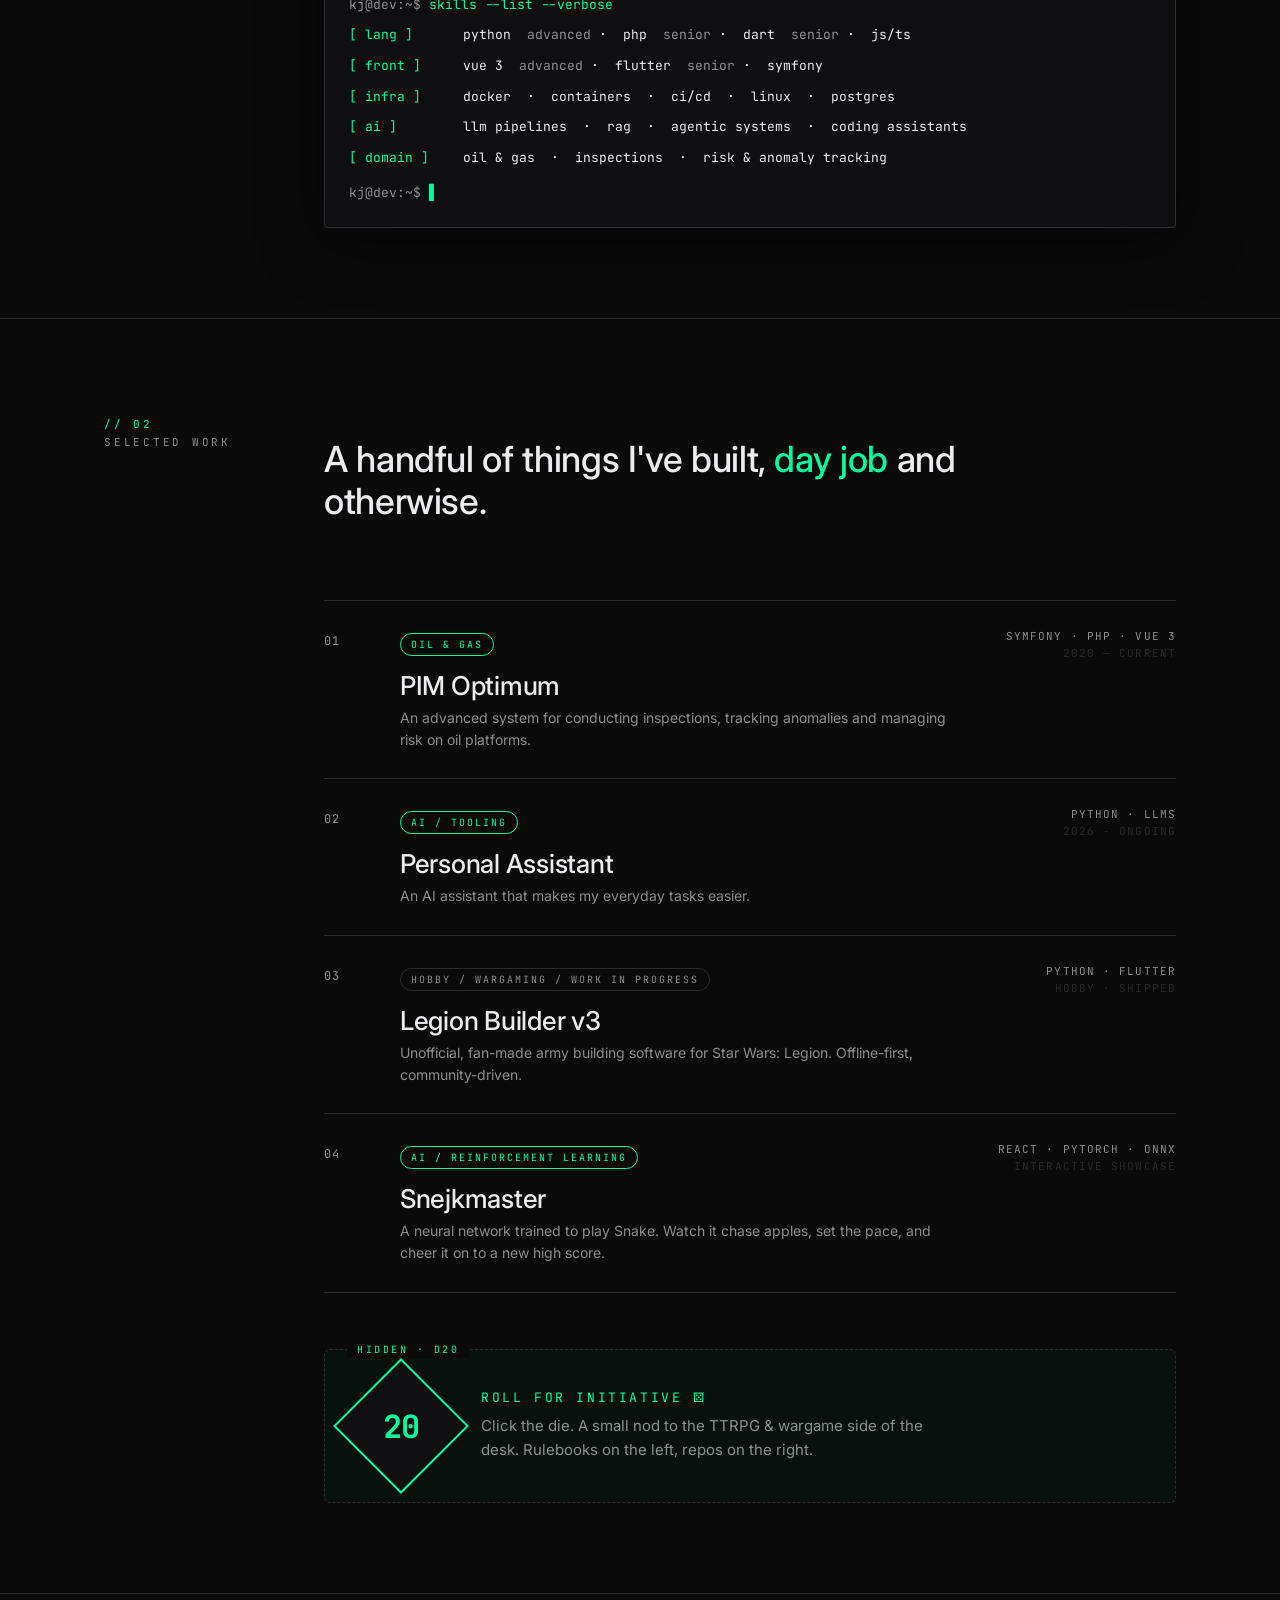
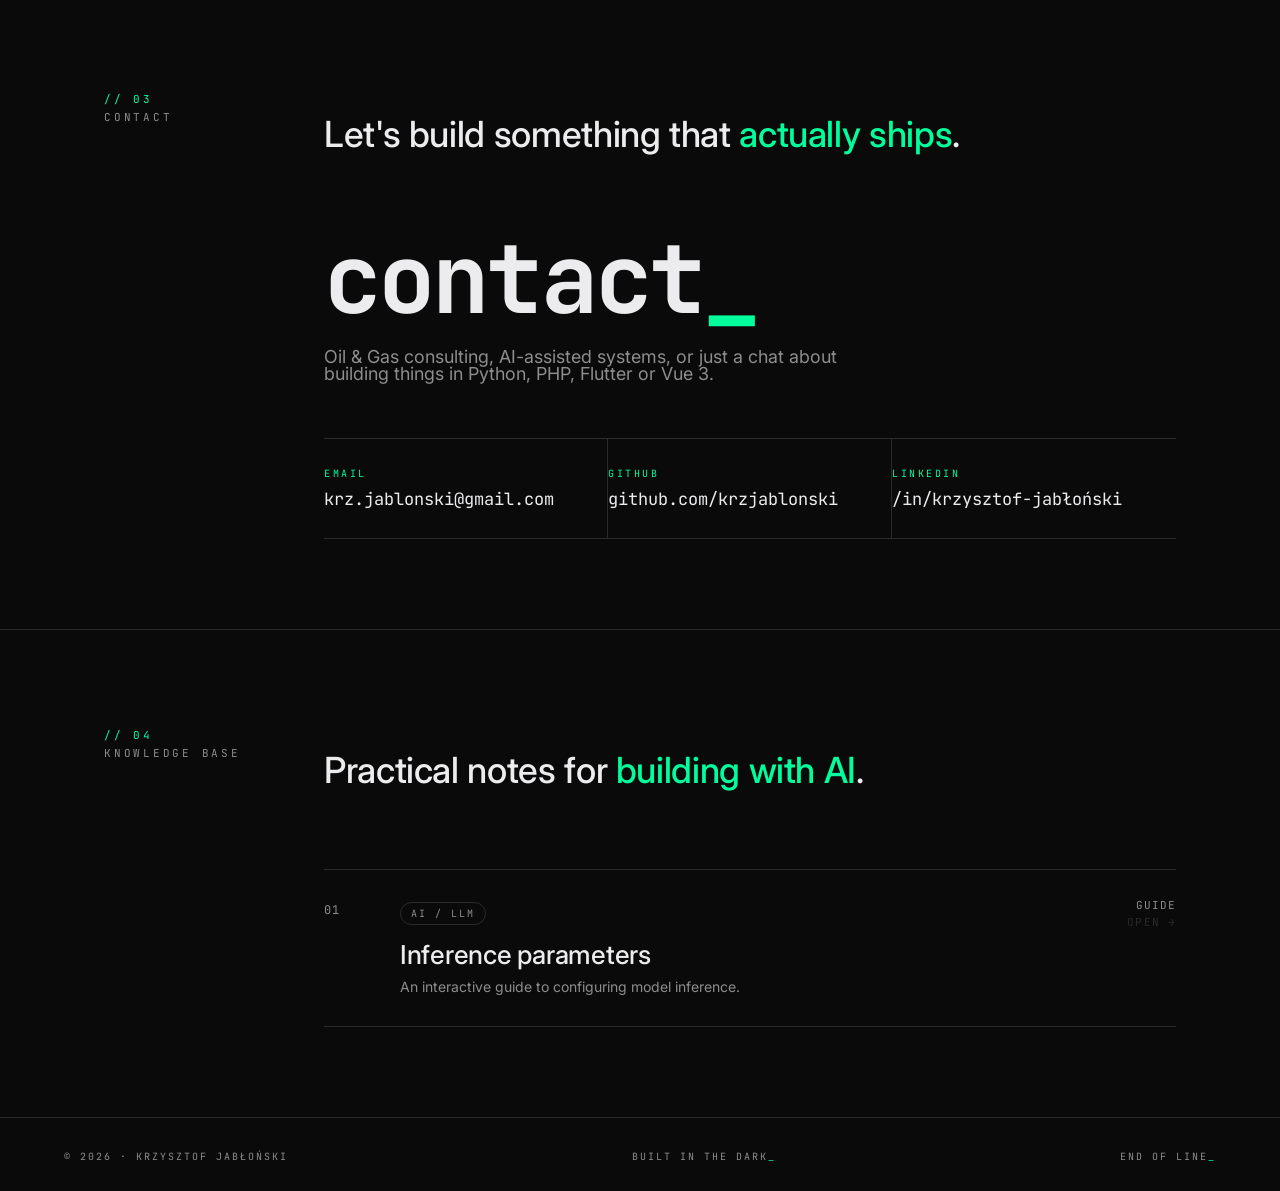
==== commit 5c58067e: "feat: add Legion Builder landing page at /legion-builder/ Static one-pager for the Legion Builder An" ====
--- a/index.html
+++ b/index.html
@@ -1245,7 +1245,7 @@
                     Hobby / Wargaming / Work In Progress
                   </div>
                   <div class="proj-main">
-                    <a target="_blank" rel="noopener noreferrer" class="title"
+                    <a href="/legion-builder/" class="title"
                       >Legion Builder v3</a
                     >
                     <div class="desc">
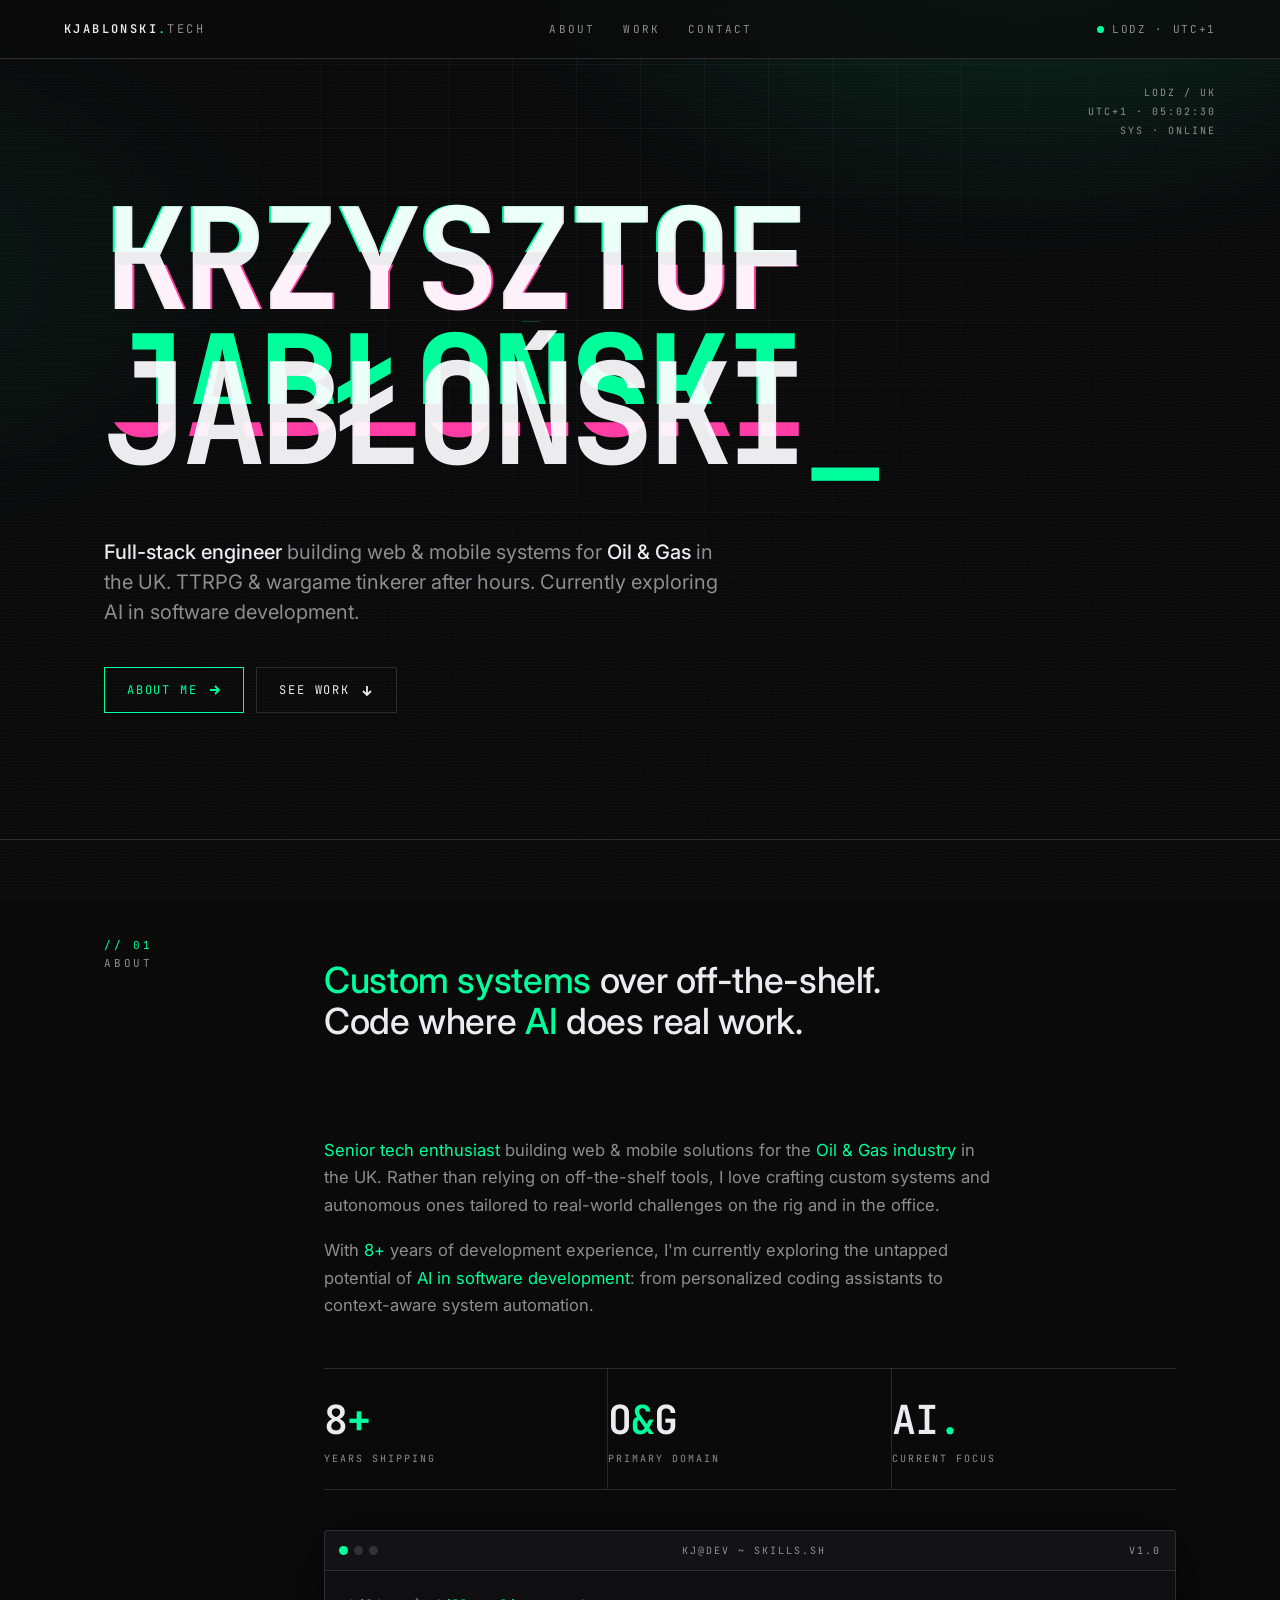
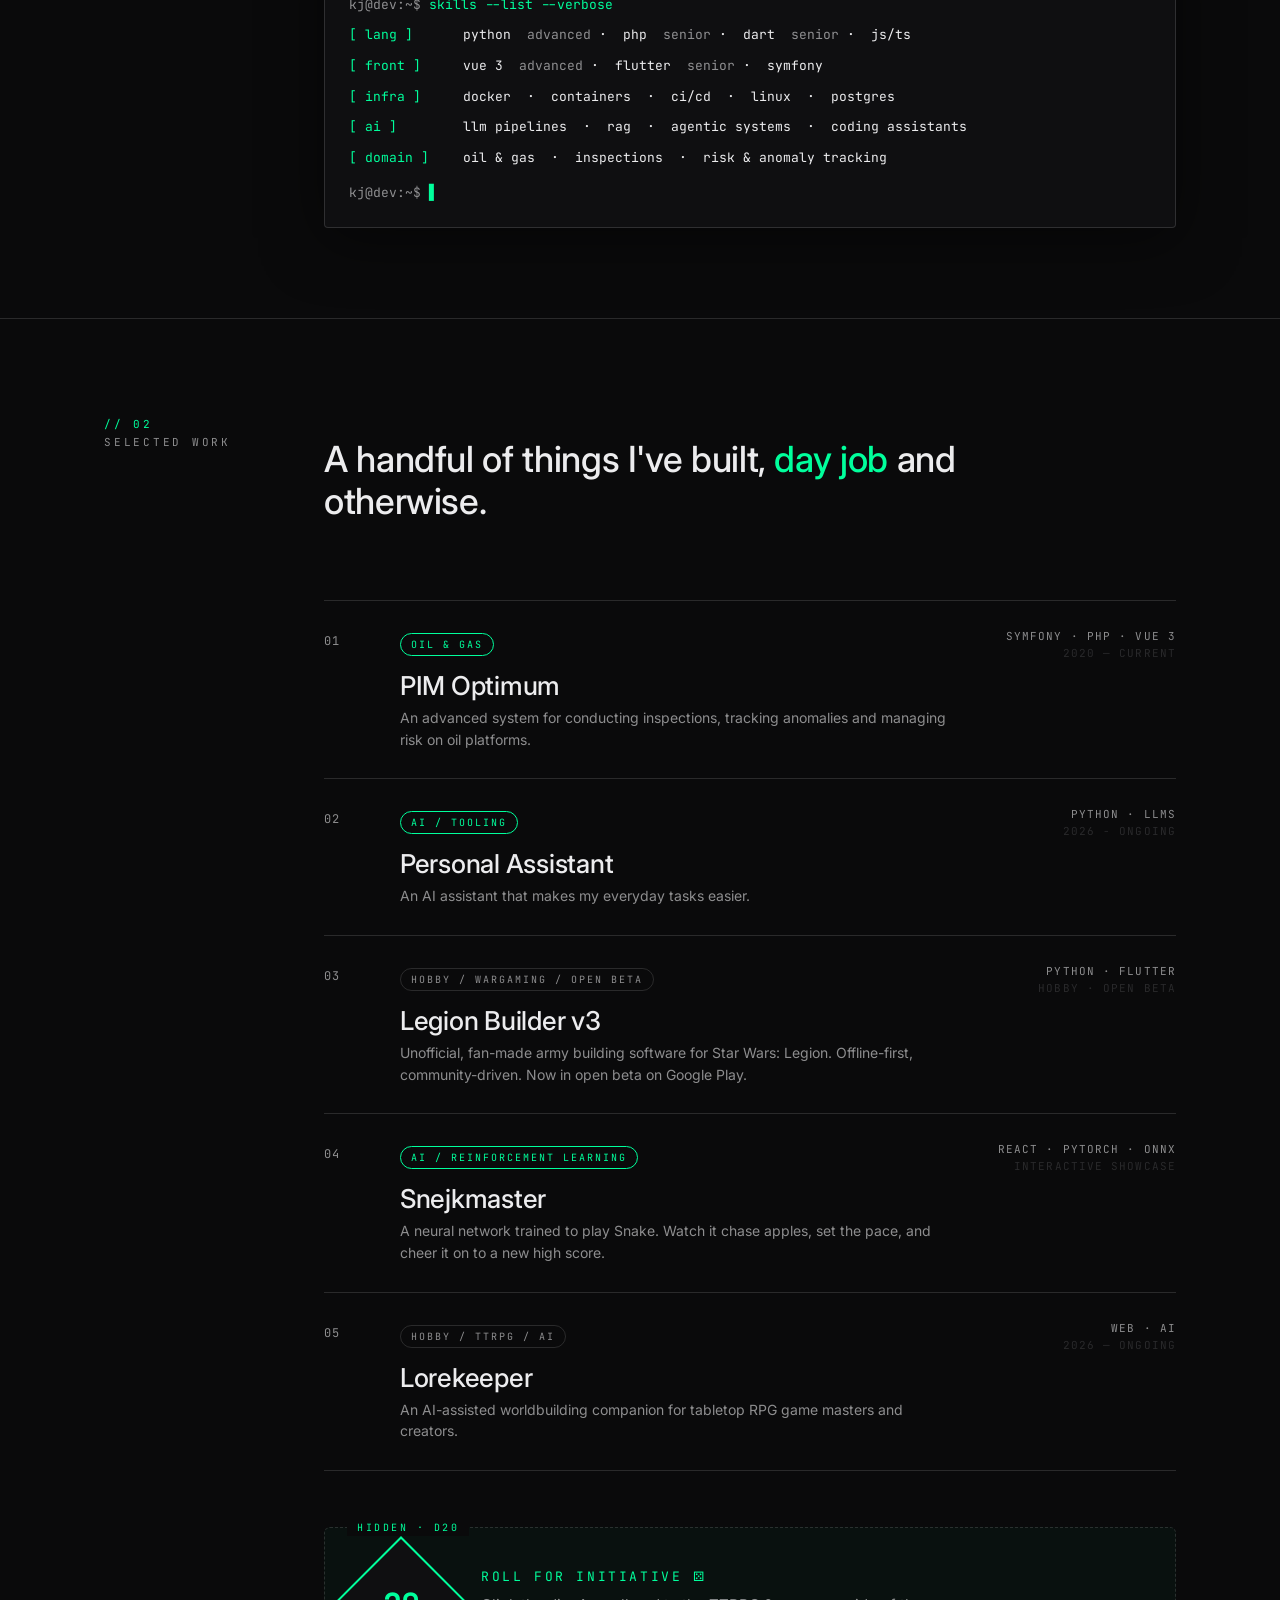
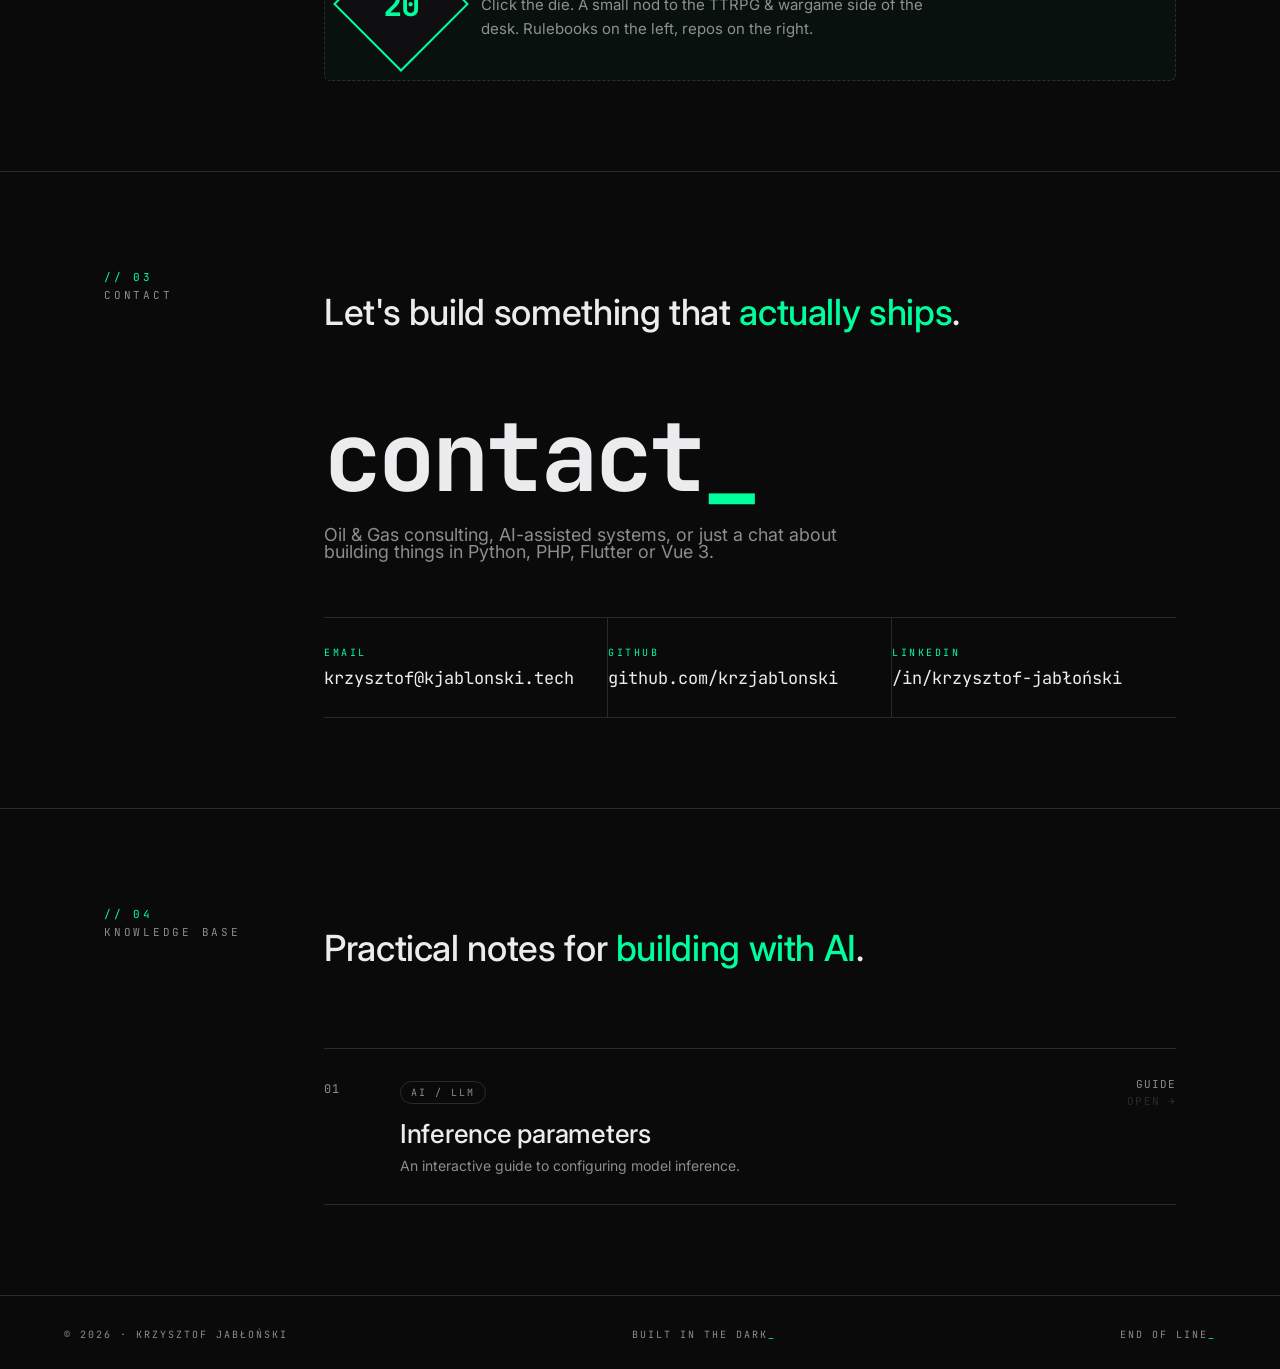
==== commit 2970e2dc: "Add Lorekeeper project, mark Legion Builder as open beta, update contact email Co-Authored-By: Claud" ====
--- a/index.html
+++ b/index.html
@@ -1241,20 +1241,25 @@
 
                 <article class="proj">
                   <div class="proj-num">03</div>
-                  <div class="proj-tag">
-                    Hobby / Wargaming / Work In Progress
-                  </div>
+                  <div class="proj-tag">Hobby / Wargaming / Open Beta</div>
                   <div class="proj-main">
                     <a href="/legion-builder/" class="title"
                       >Legion Builder v3</a
                     >
                     <div class="desc">
                       Unofficial, fan-made army building software for Star Wars:
-                      Legion. Offline-first, community-driven.
+                      Legion. Offline-first, community-driven. Now in open beta
+                      on
+                      <a
+                        href="https://play.google.com/store/apps/details?id=tech.kjablonski.legionbuilder"
+                        target="_blank"
+                        rel="noopener noreferrer"
+                        >Google Play</a
+                      >.
                     </div>
                   </div>
                   <div class="proj-stack">
-                    Python · Flutter<i>hobby · shipped</i>
+                    Python · Flutter<i>hobby · open beta</i>
                   </div>
                 </article>
 
@@ -1270,6 +1275,27 @@
                   </div>
                   <div class="proj-stack">
                     React · PyTorch · ONNX<i>interactive showcase</i>
+                  </div>
+                </article>
+
+                <article class="proj">
+                  <div class="proj-num">05</div>
+                  <div class="proj-tag">Hobby / TTRPG / AI</div>
+                  <div class="proj-main">
+                    <a
+                      href="https://lorekeeper.pl"
+                      target="_blank"
+                      rel="noopener noreferrer"
+                      class="title"
+                      >Lorekeeper</a
+                    >
+                    <div class="desc">
+                      An AI-assisted worldbuilding companion for tabletop RPG
+                      game masters and creators.
+                    </div>
+                  </div>
+                  <div class="proj-stack">
+                    Web · AI<i>2026 — ongoing</i>
                   </div>
                 </article>
               </div>
@@ -1321,9 +1347,9 @@
               </h3>
 
               <div class="channels">
-                <a class="channel" href="mailto:krz.jablonski@gmail.com">
+                <a class="channel" href="mailto:krzysztof@kjablonski.tech">
                   <div class="k">Email</div>
-                  <div class="v">krz.jablonski@gmail.com</div>
+                  <div class="v">krzysztof@kjablonski.tech</div>
                   <svg
                     class="arrow-svg"
                     width="18"
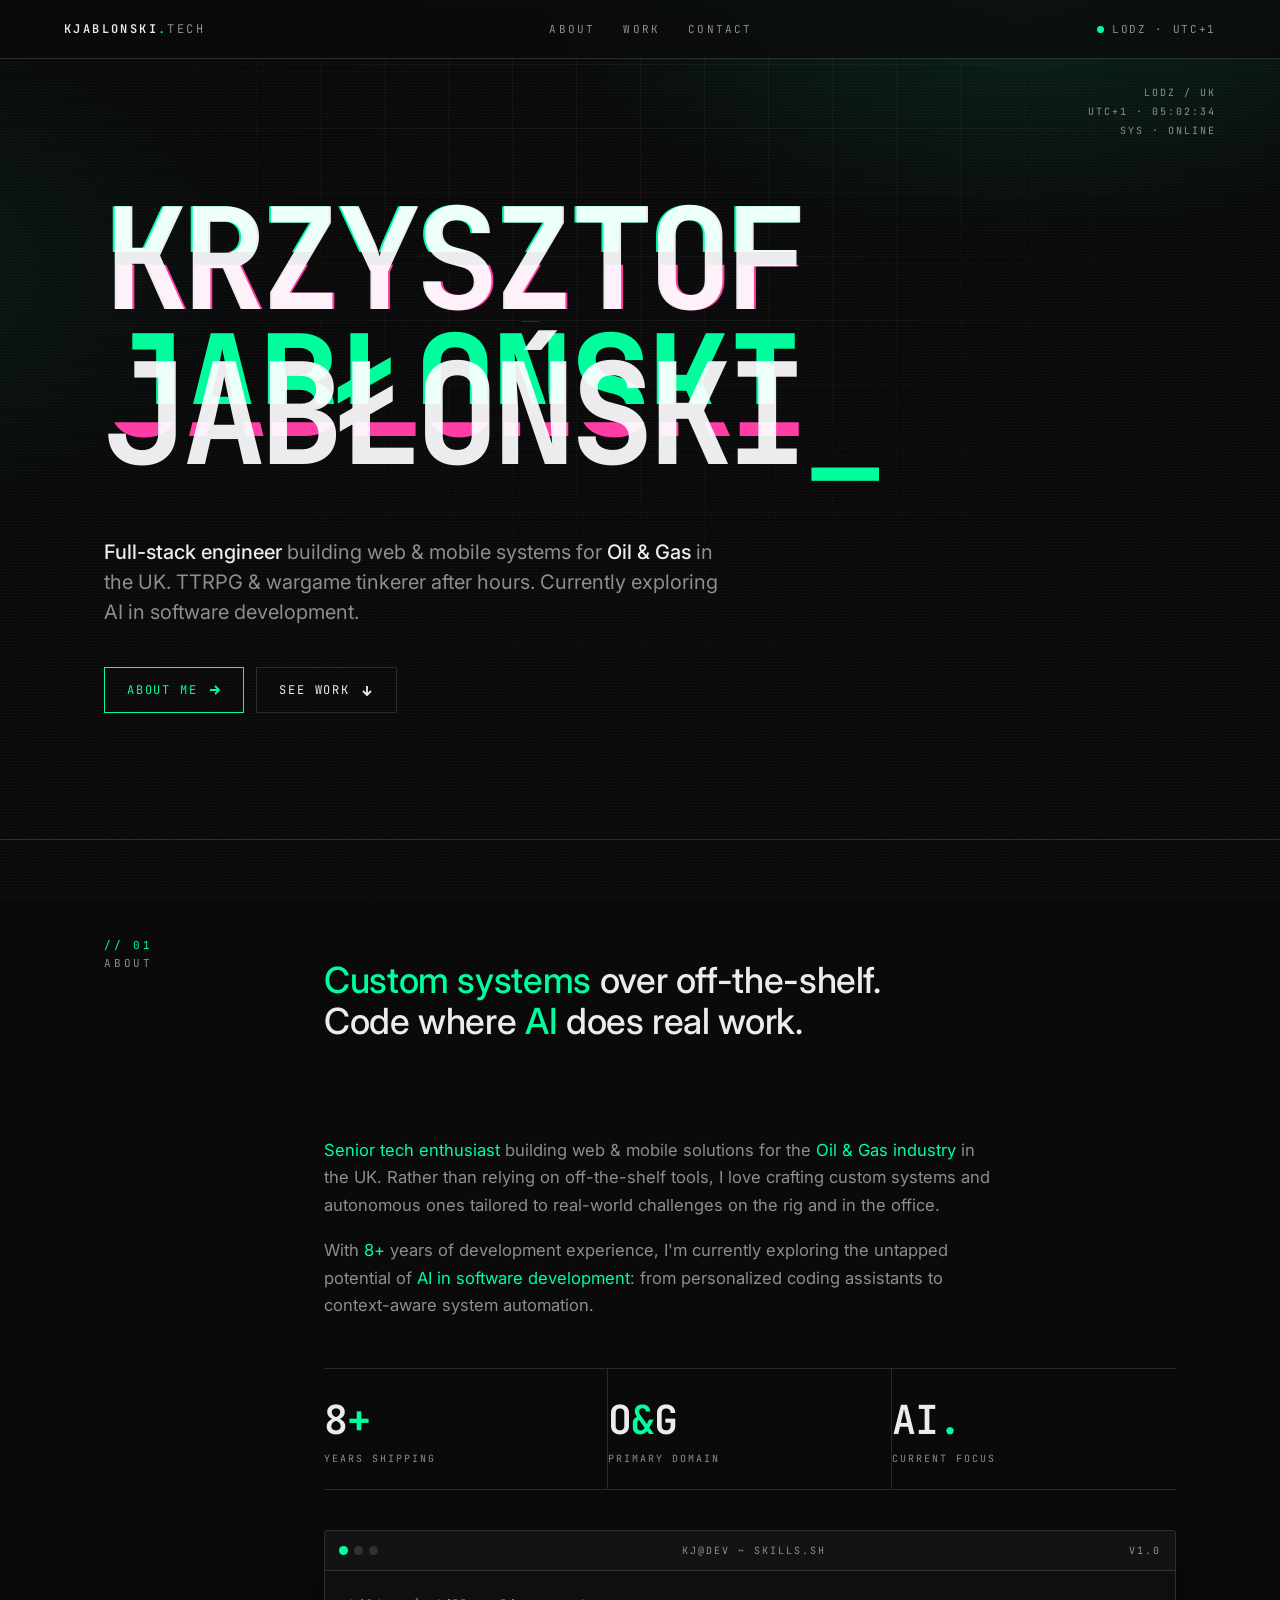
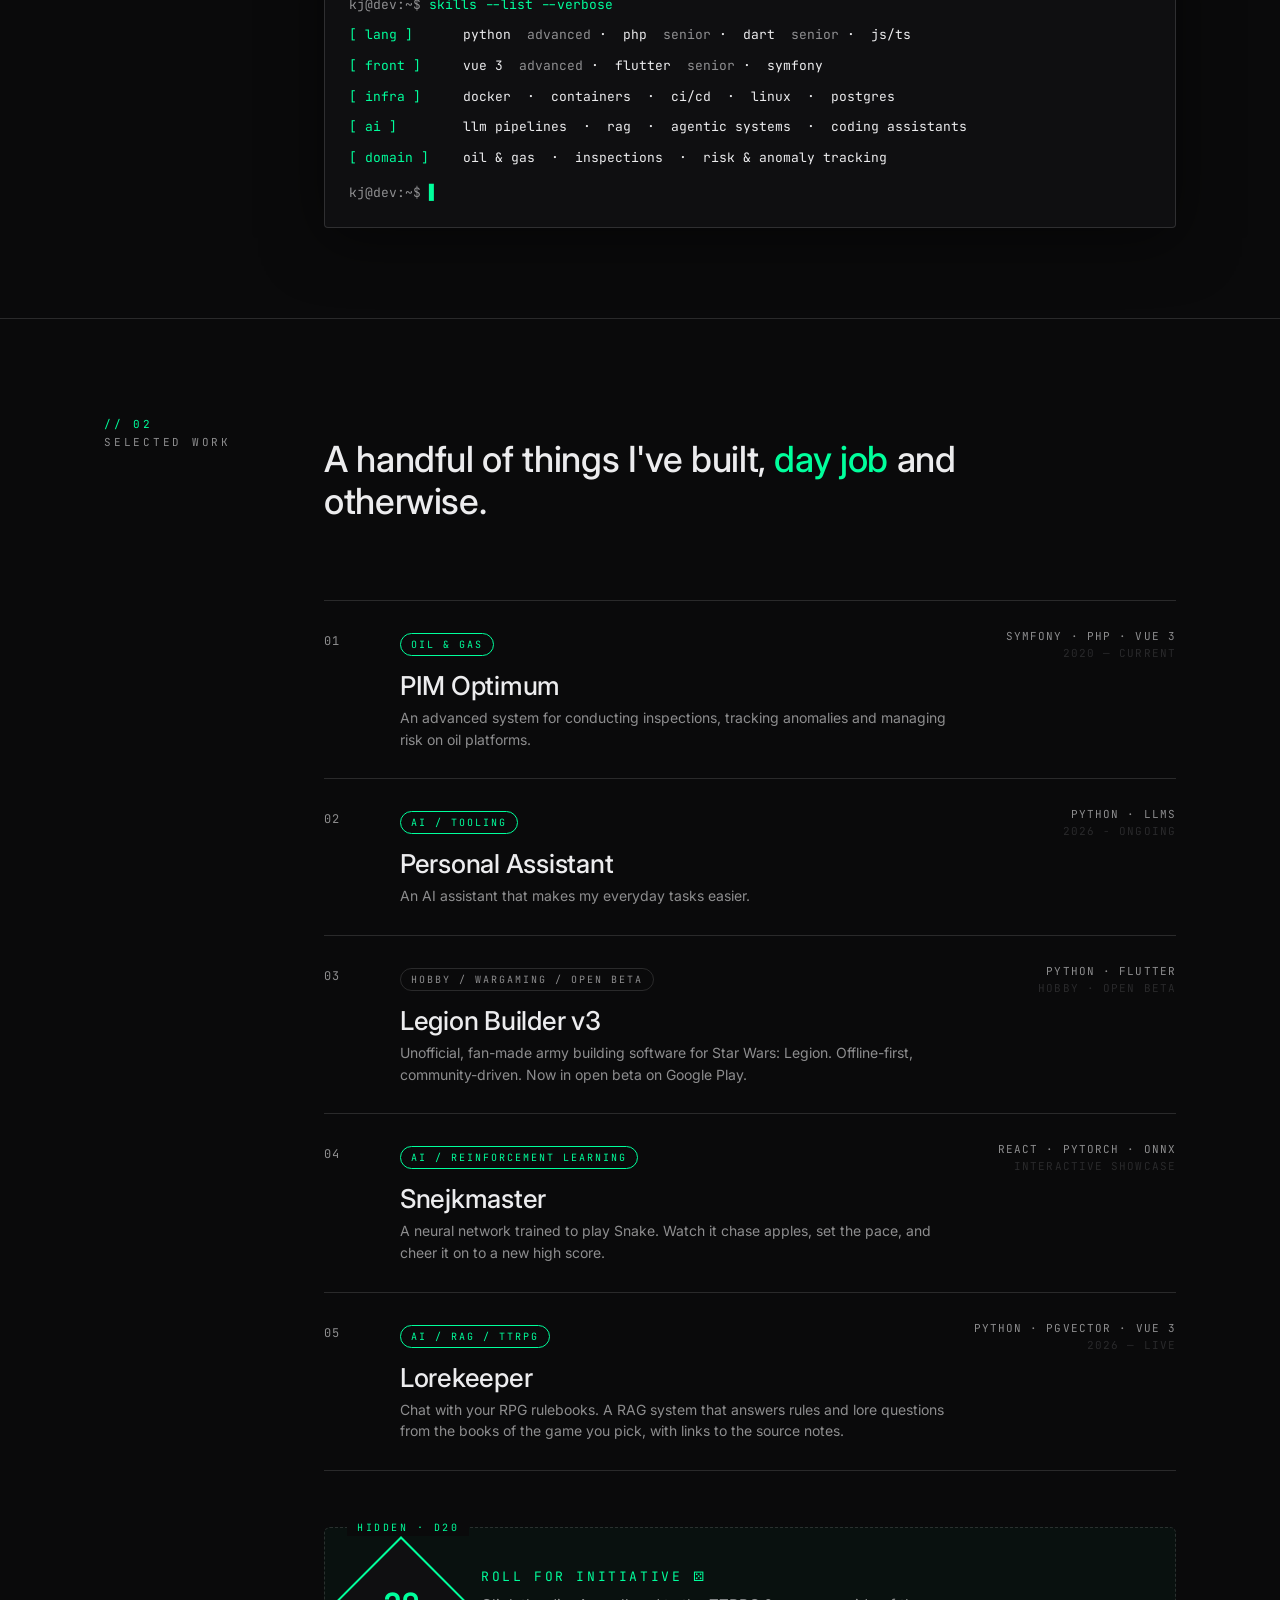
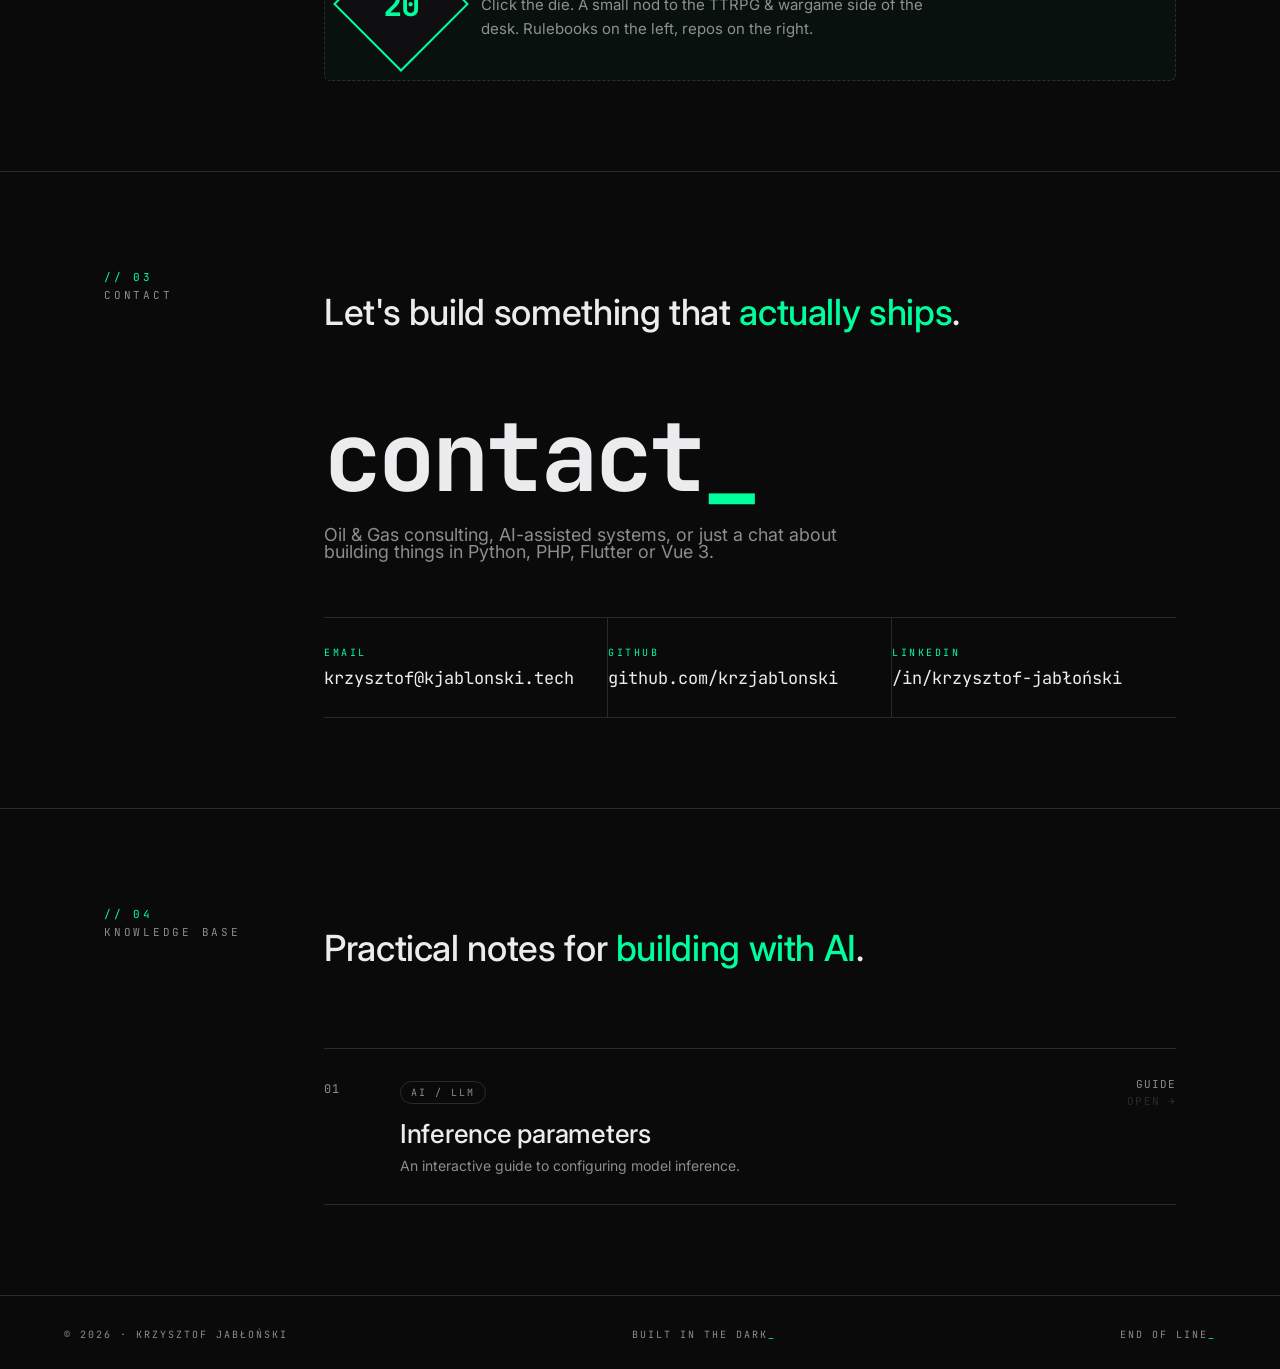
==== commit bb3ee833: "Correct the Lorekeeper project description and stack Co-Authored-By: Claude Opus 5.5 <noreply@anthro" ====
--- a/index.html
+++ b/index.html
@@ -1280,7 +1280,7 @@
 
                 <article class="proj">
                   <div class="proj-num">05</div>
-                  <div class="proj-tag">Hobby / TTRPG / AI</div>
+                  <div class="proj-tag og">AI / RAG / TTRPG</div>
                   <div class="proj-main">
                     <a
                       href="https://lorekeeper.pl"
@@ -1290,12 +1290,13 @@
                       >Lorekeeper</a
                     >
                     <div class="desc">
-                      An AI-assisted worldbuilding companion for tabletop RPG
-                      game masters and creators.
+                      Chat with your RPG rulebooks. A RAG system that answers
+                      rules and lore questions from the books of the game you
+                      pick, with links to the source notes.
                     </div>
                   </div>
                   <div class="proj-stack">
-                    Web · AI<i>2026 — ongoing</i>
+                    Python · pgvector · Vue 3<i>2026 — live</i>
                   </div>
                 </article>
               </div>
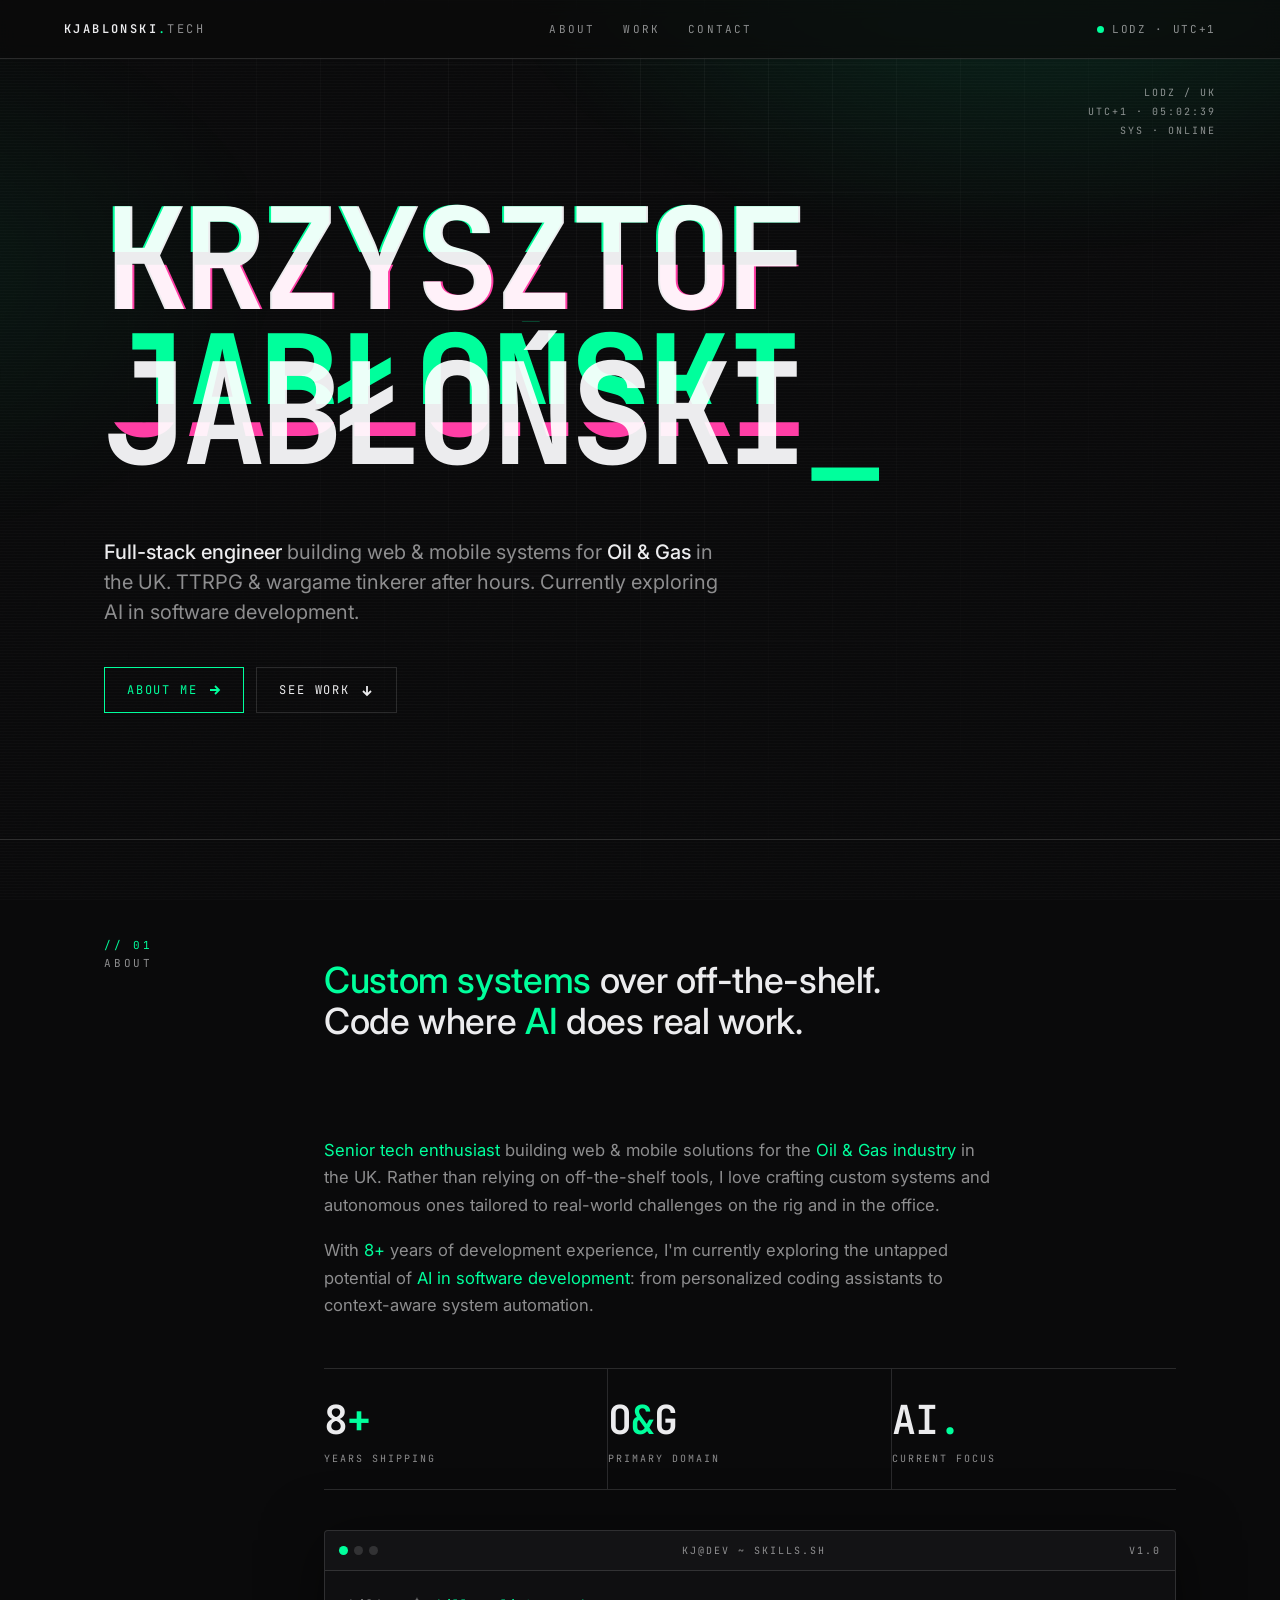
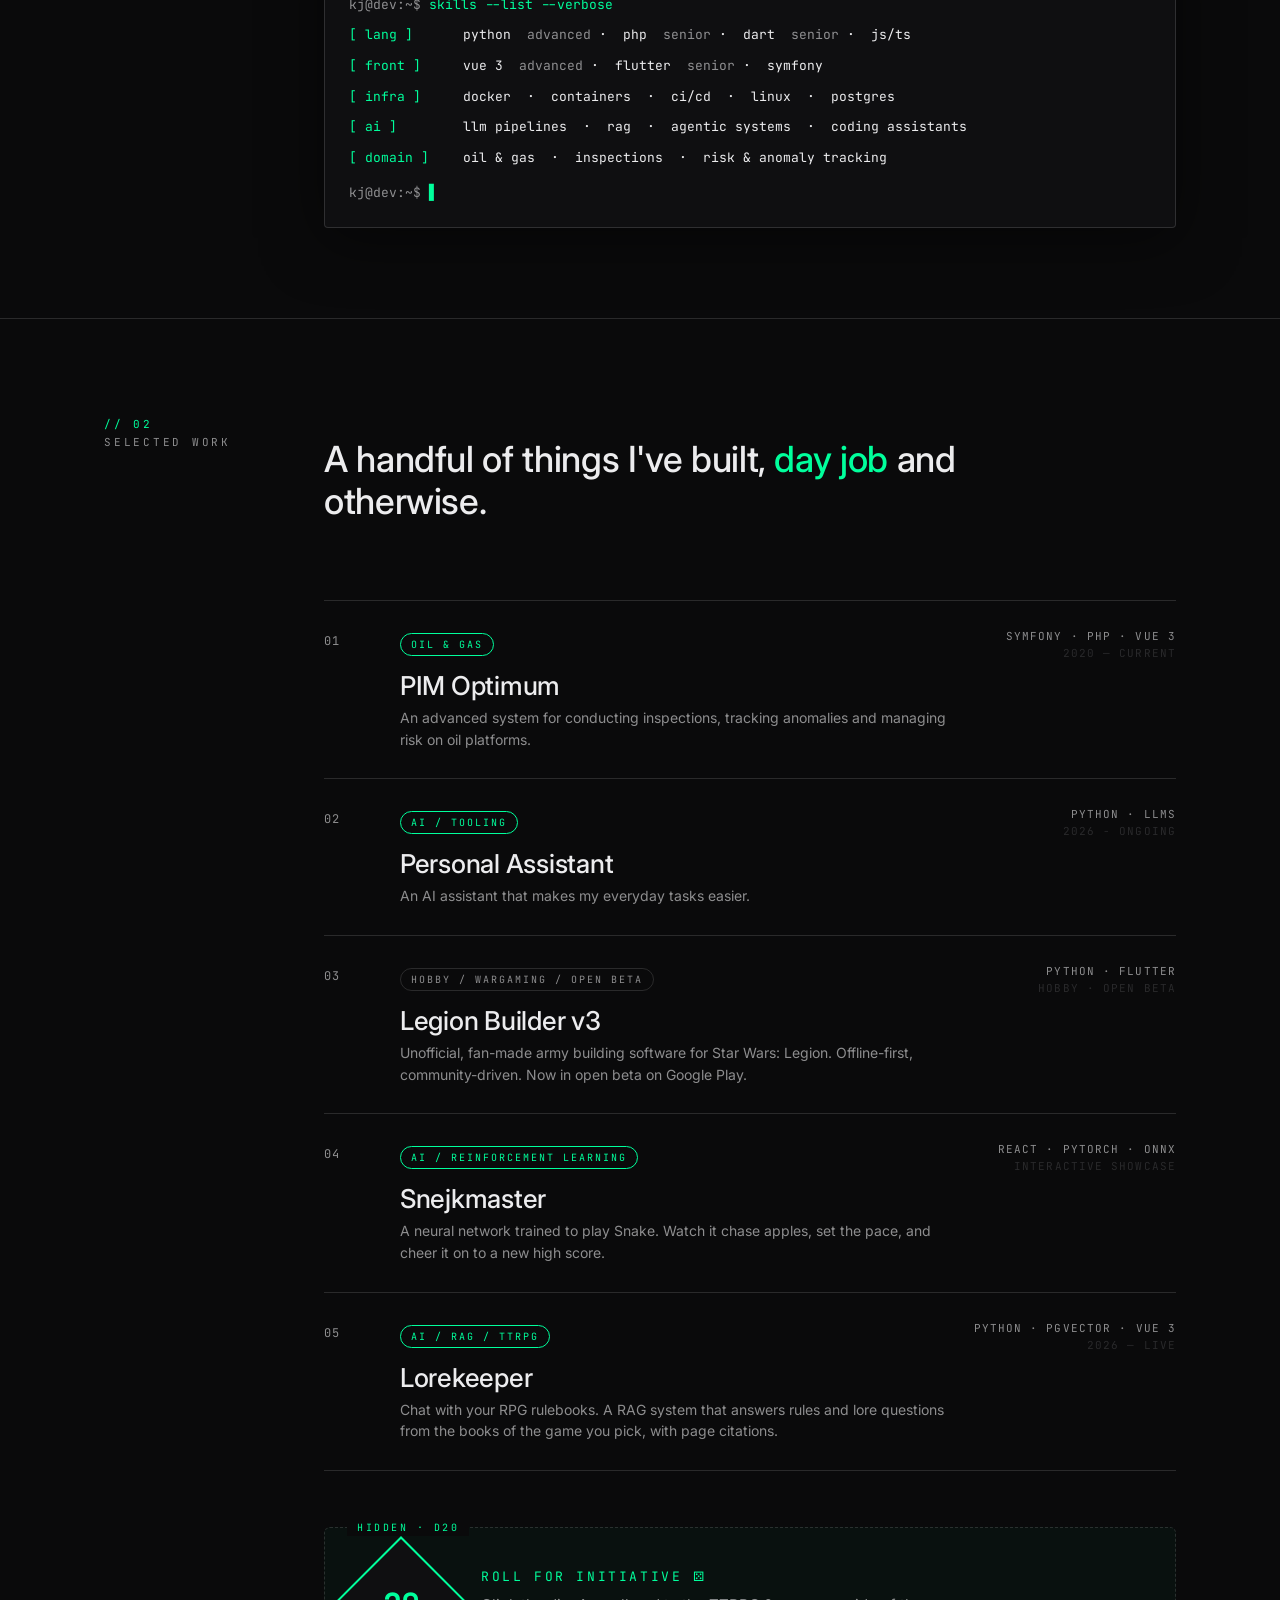
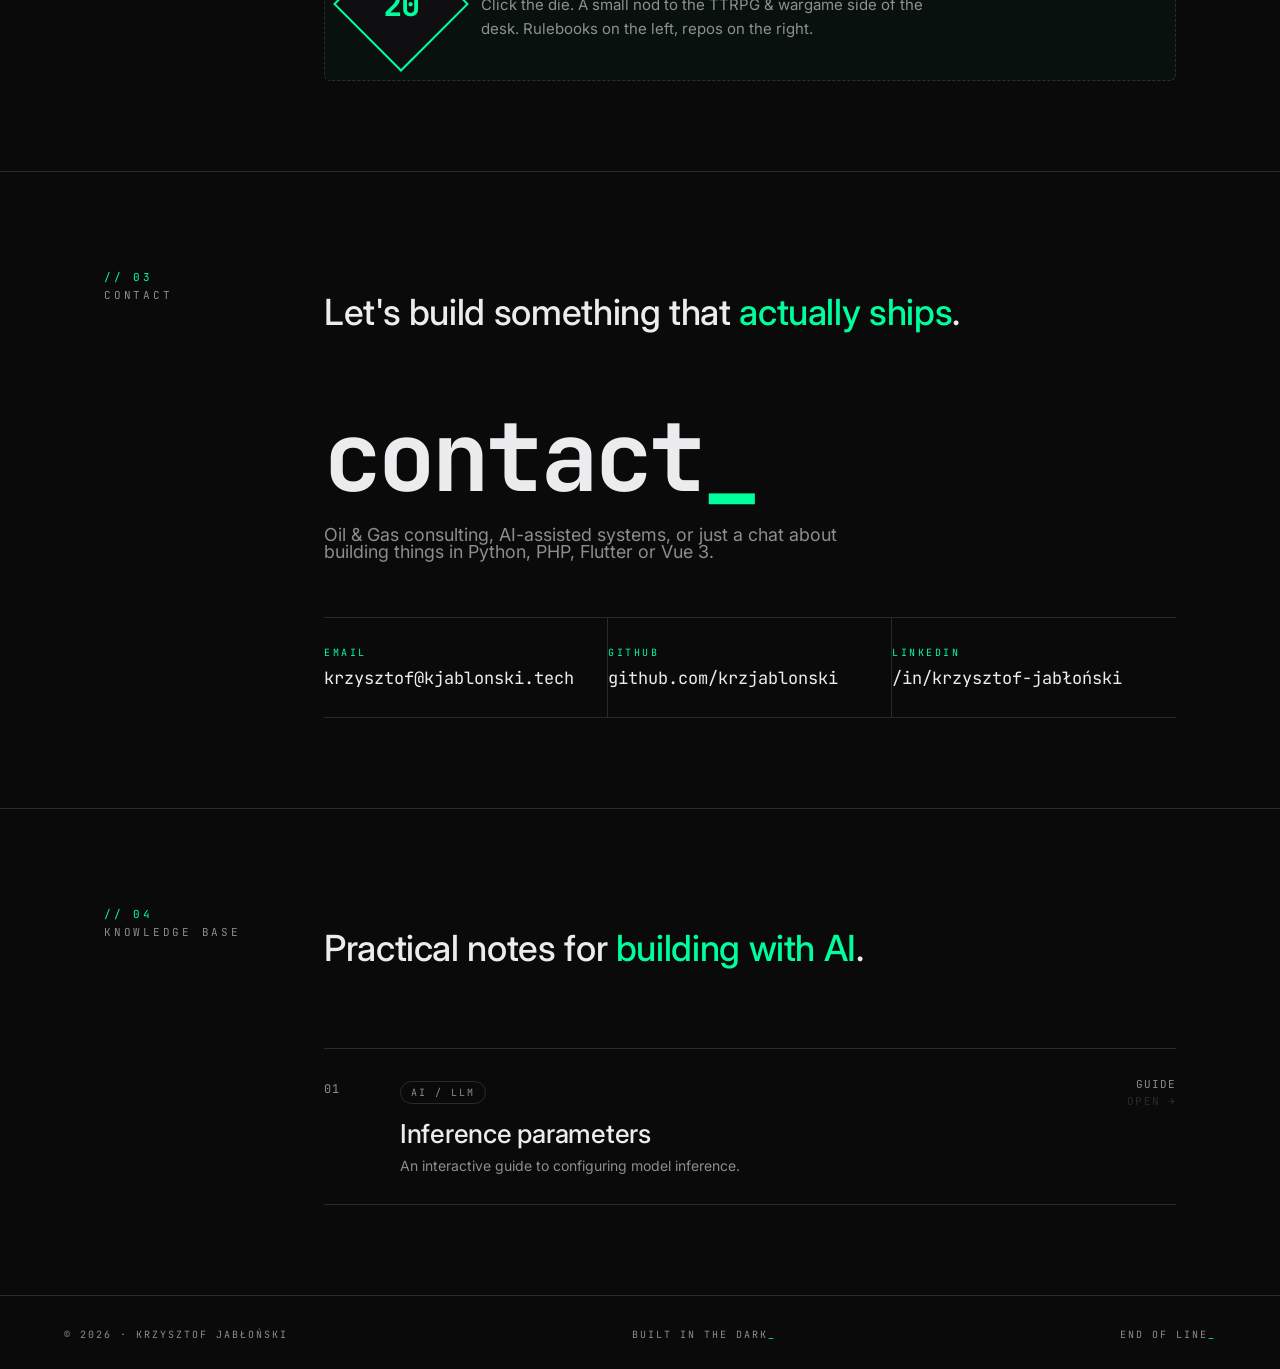
==== commit 351f2f18: "Mention page citations in the Lorekeeper description Co-Authored-By: Claude Opus 5.5 <noreply@anthro" ====
--- a/index.html
+++ b/index.html
@@ -1292,7 +1292,7 @@
                     <div class="desc">
                       Chat with your RPG rulebooks. A RAG system that answers
                       rules and lore questions from the books of the game you
-                      pick, with links to the source notes.
+                      pick, with page citations.
                     </div>
                   </div>
                   <div class="proj-stack">
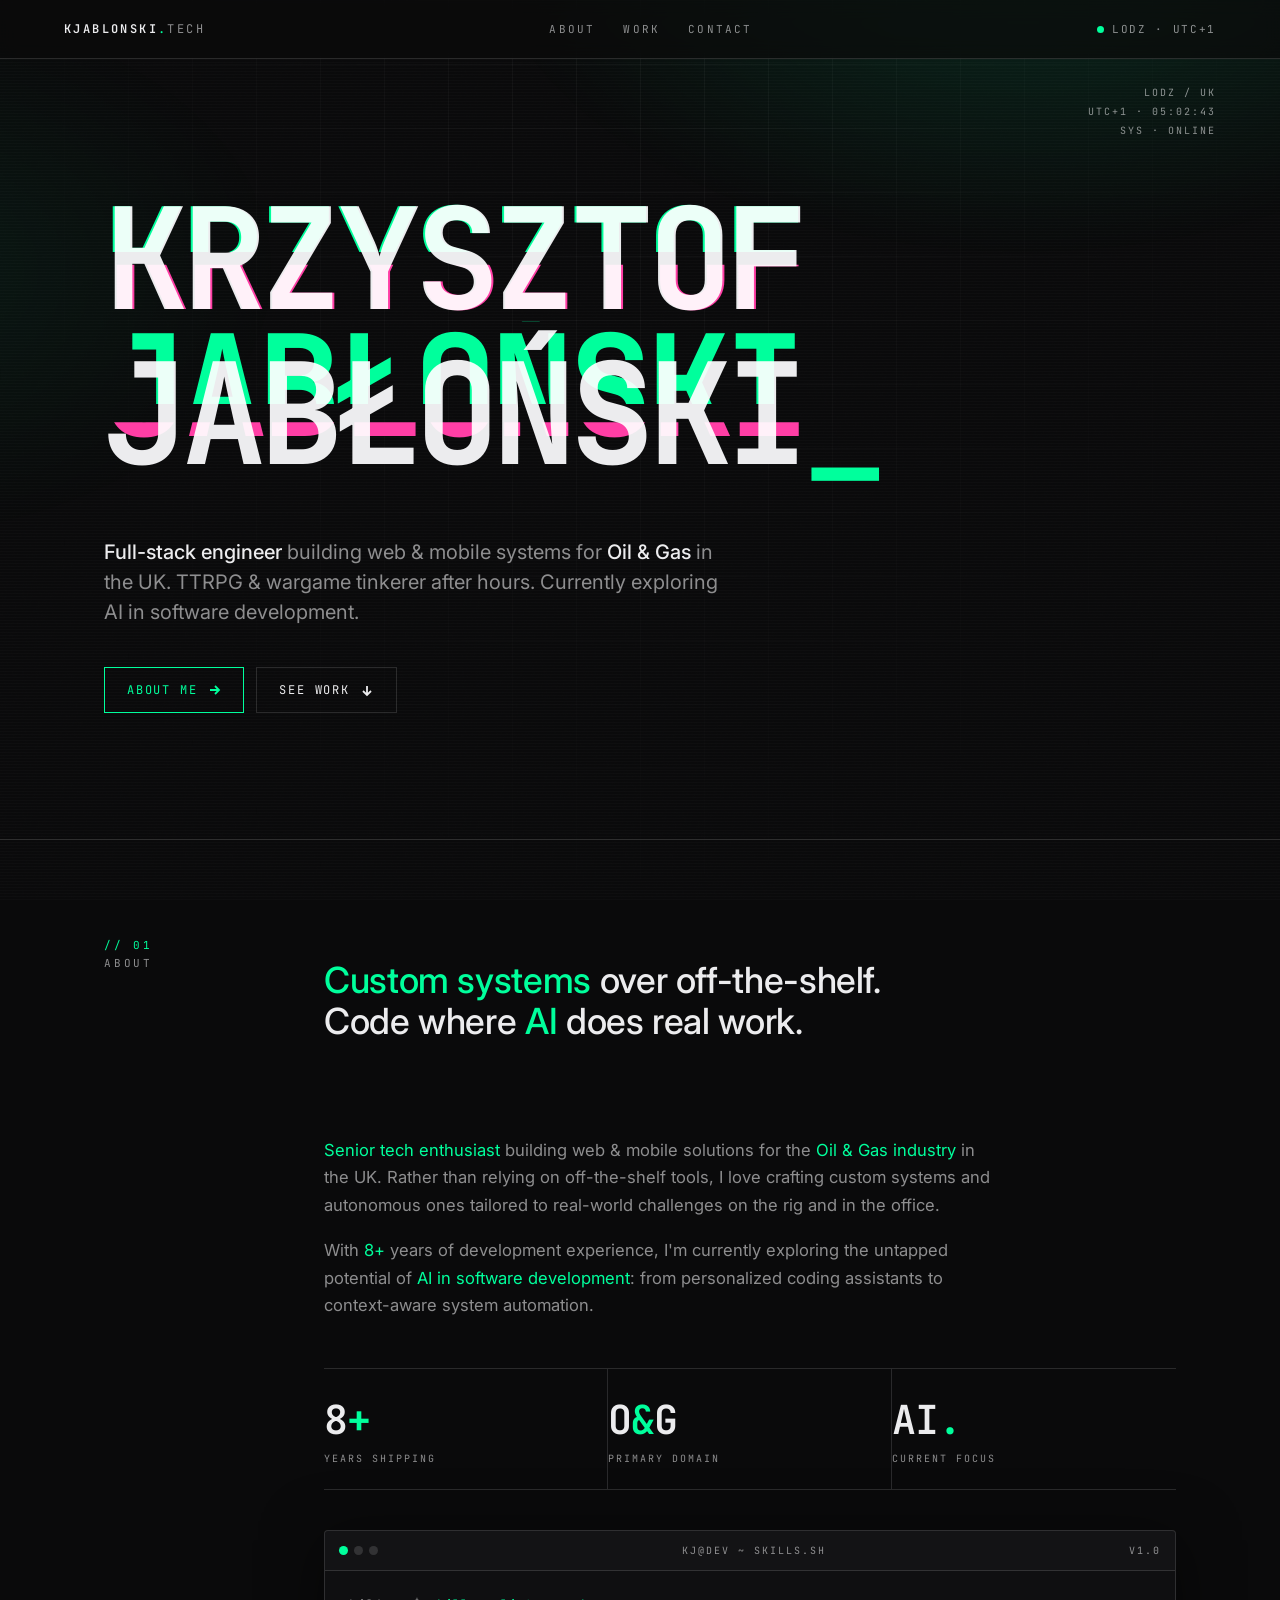
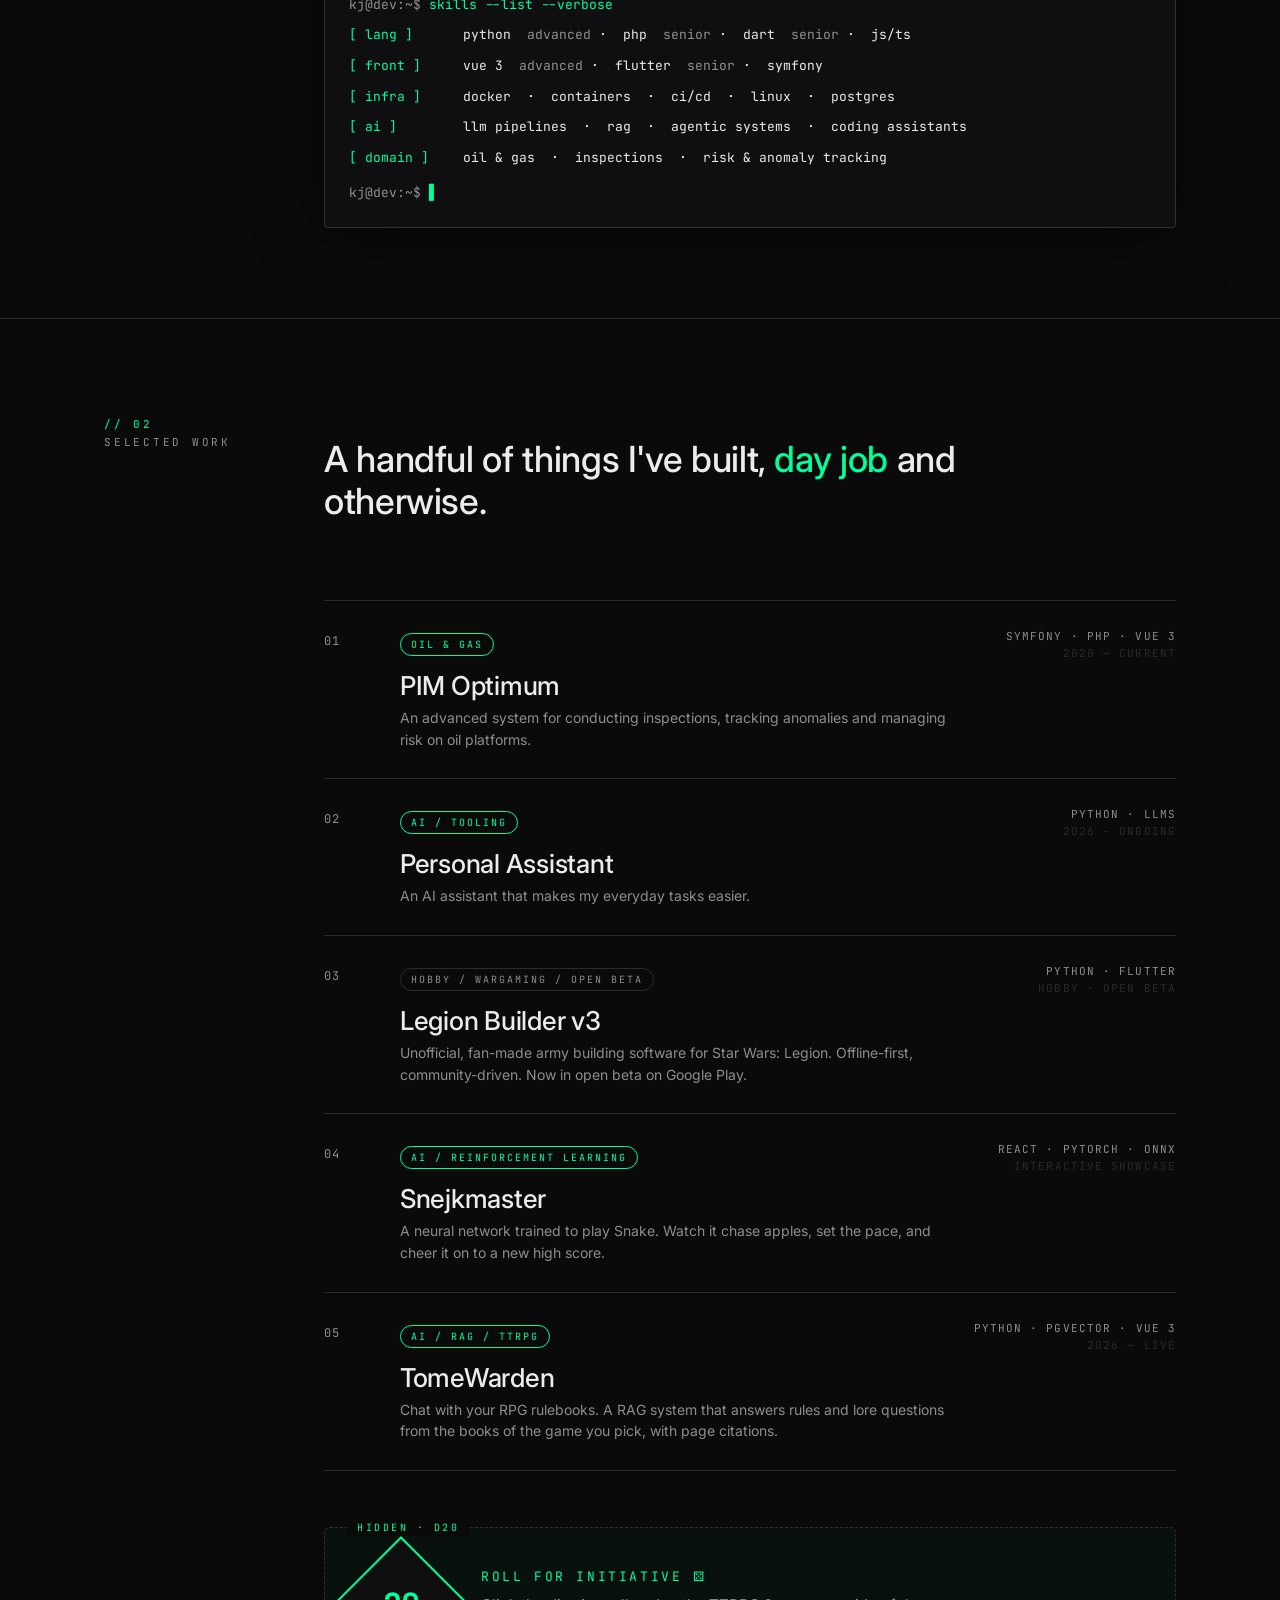
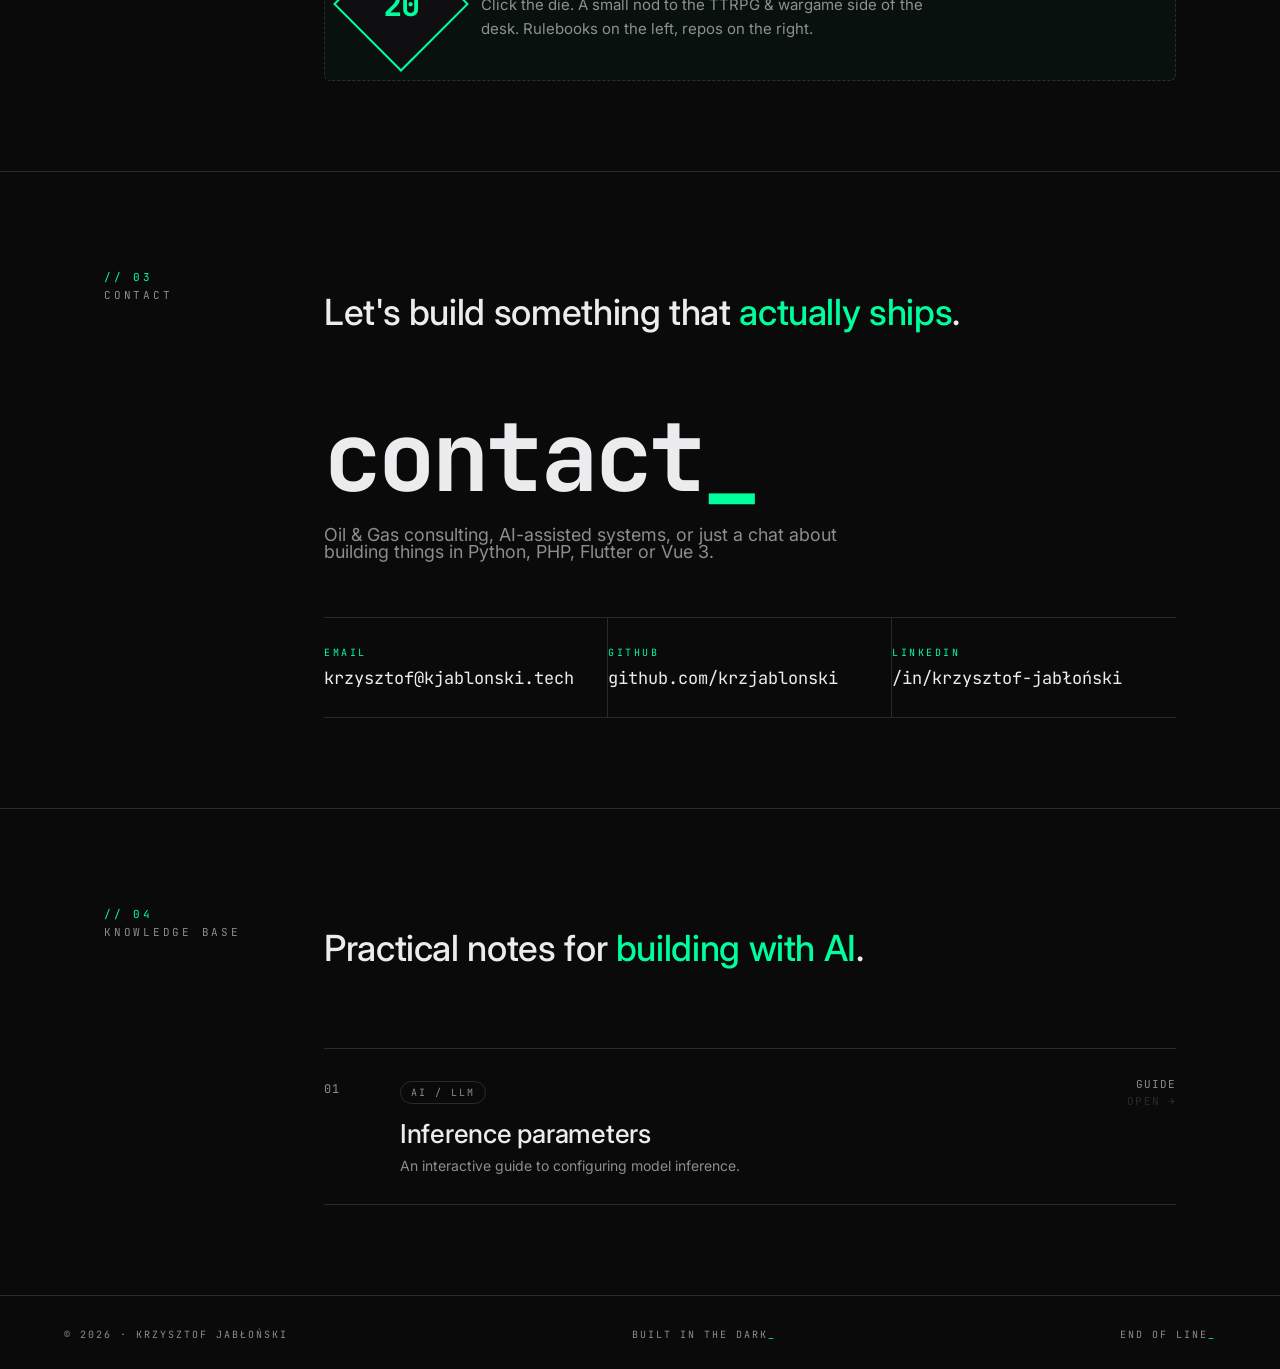
==== commit ed3ed985: "Rename Lorekeeper to TomeWarden (tomewarden.app) Co-Authored-By: Claude Opus 5.5 <noreply@anthropic." ====
--- a/index.html
+++ b/index.html
@@ -1283,11 +1283,11 @@
                   <div class="proj-tag og">AI / RAG / TTRPG</div>
                   <div class="proj-main">
                     <a
-                      href="https://lorekeeper.pl"
+                      href="https://tomewarden.app"
                       target="_blank"
                       rel="noopener noreferrer"
                       class="title"
-                      >Lorekeeper</a
+                      >TomeWarden</a
                     >
                     <div class="desc">
                       Chat with your RPG rulebooks. A RAG system that answers
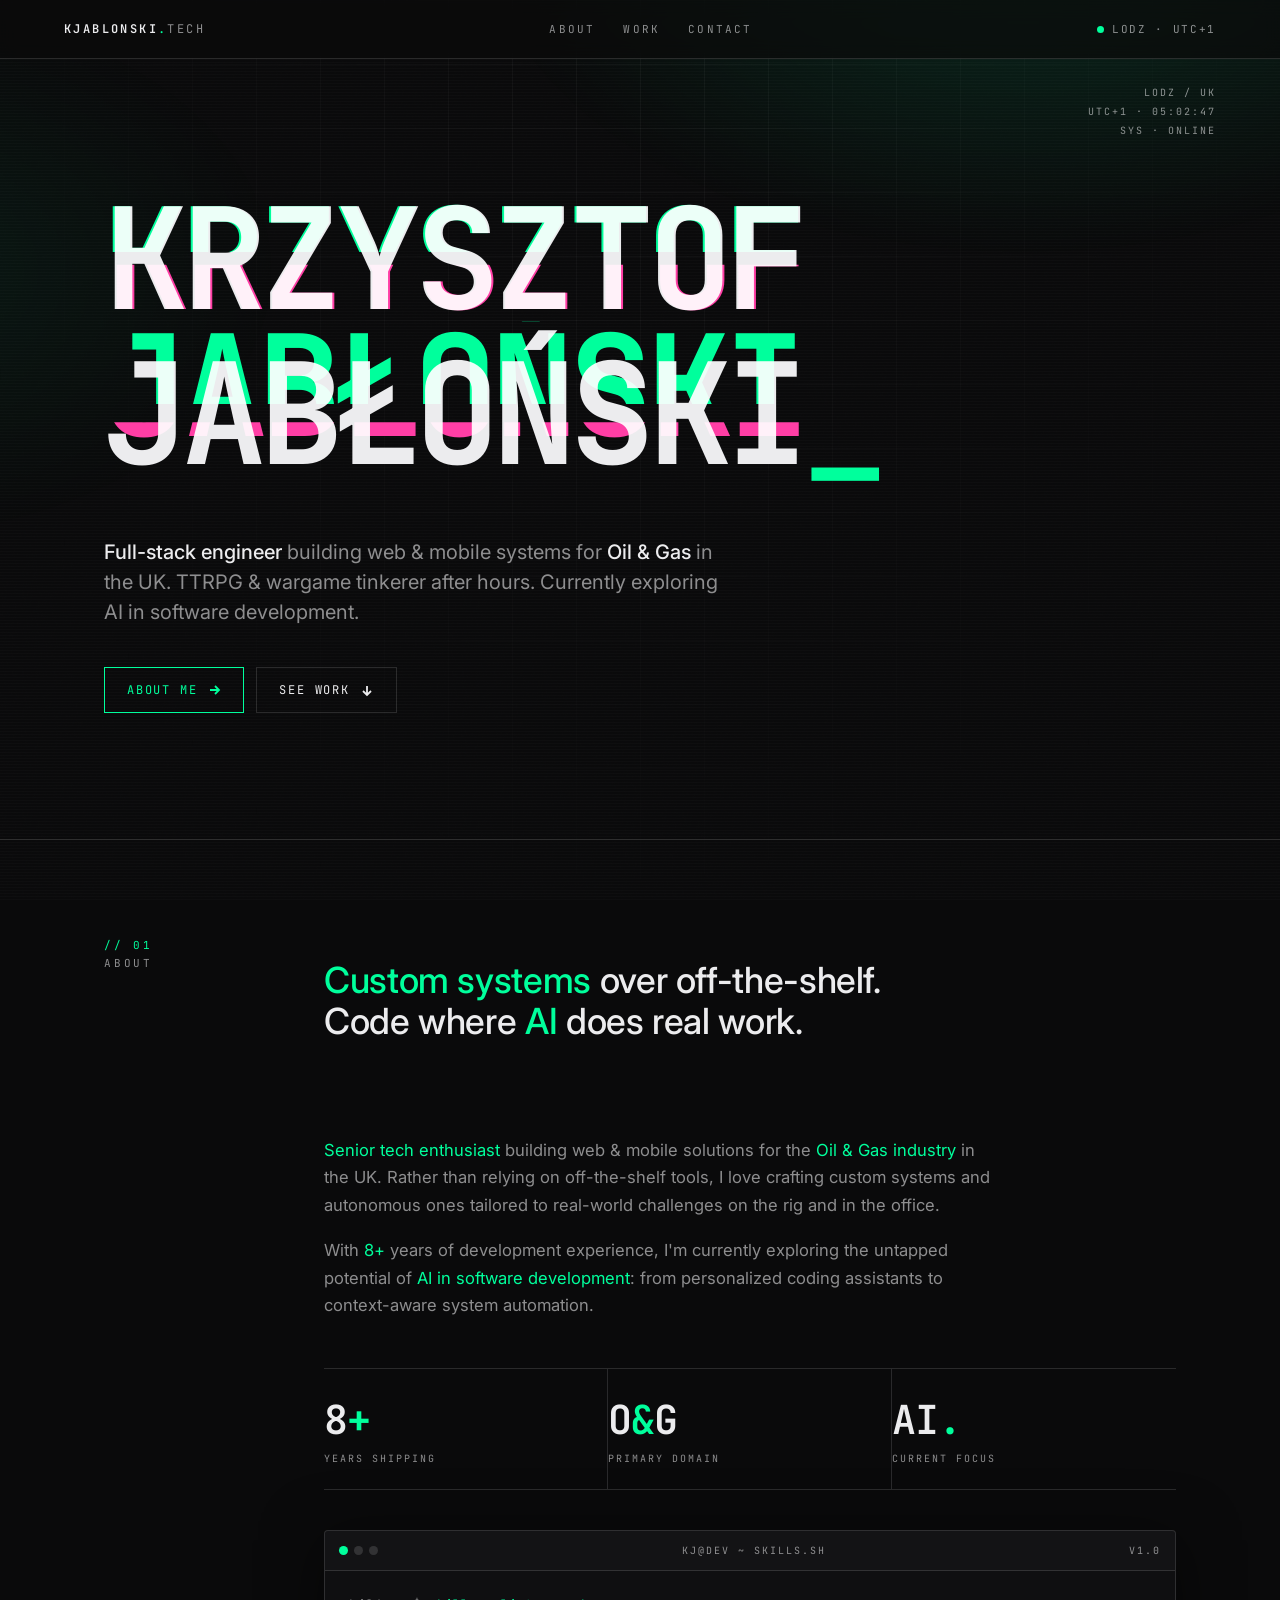
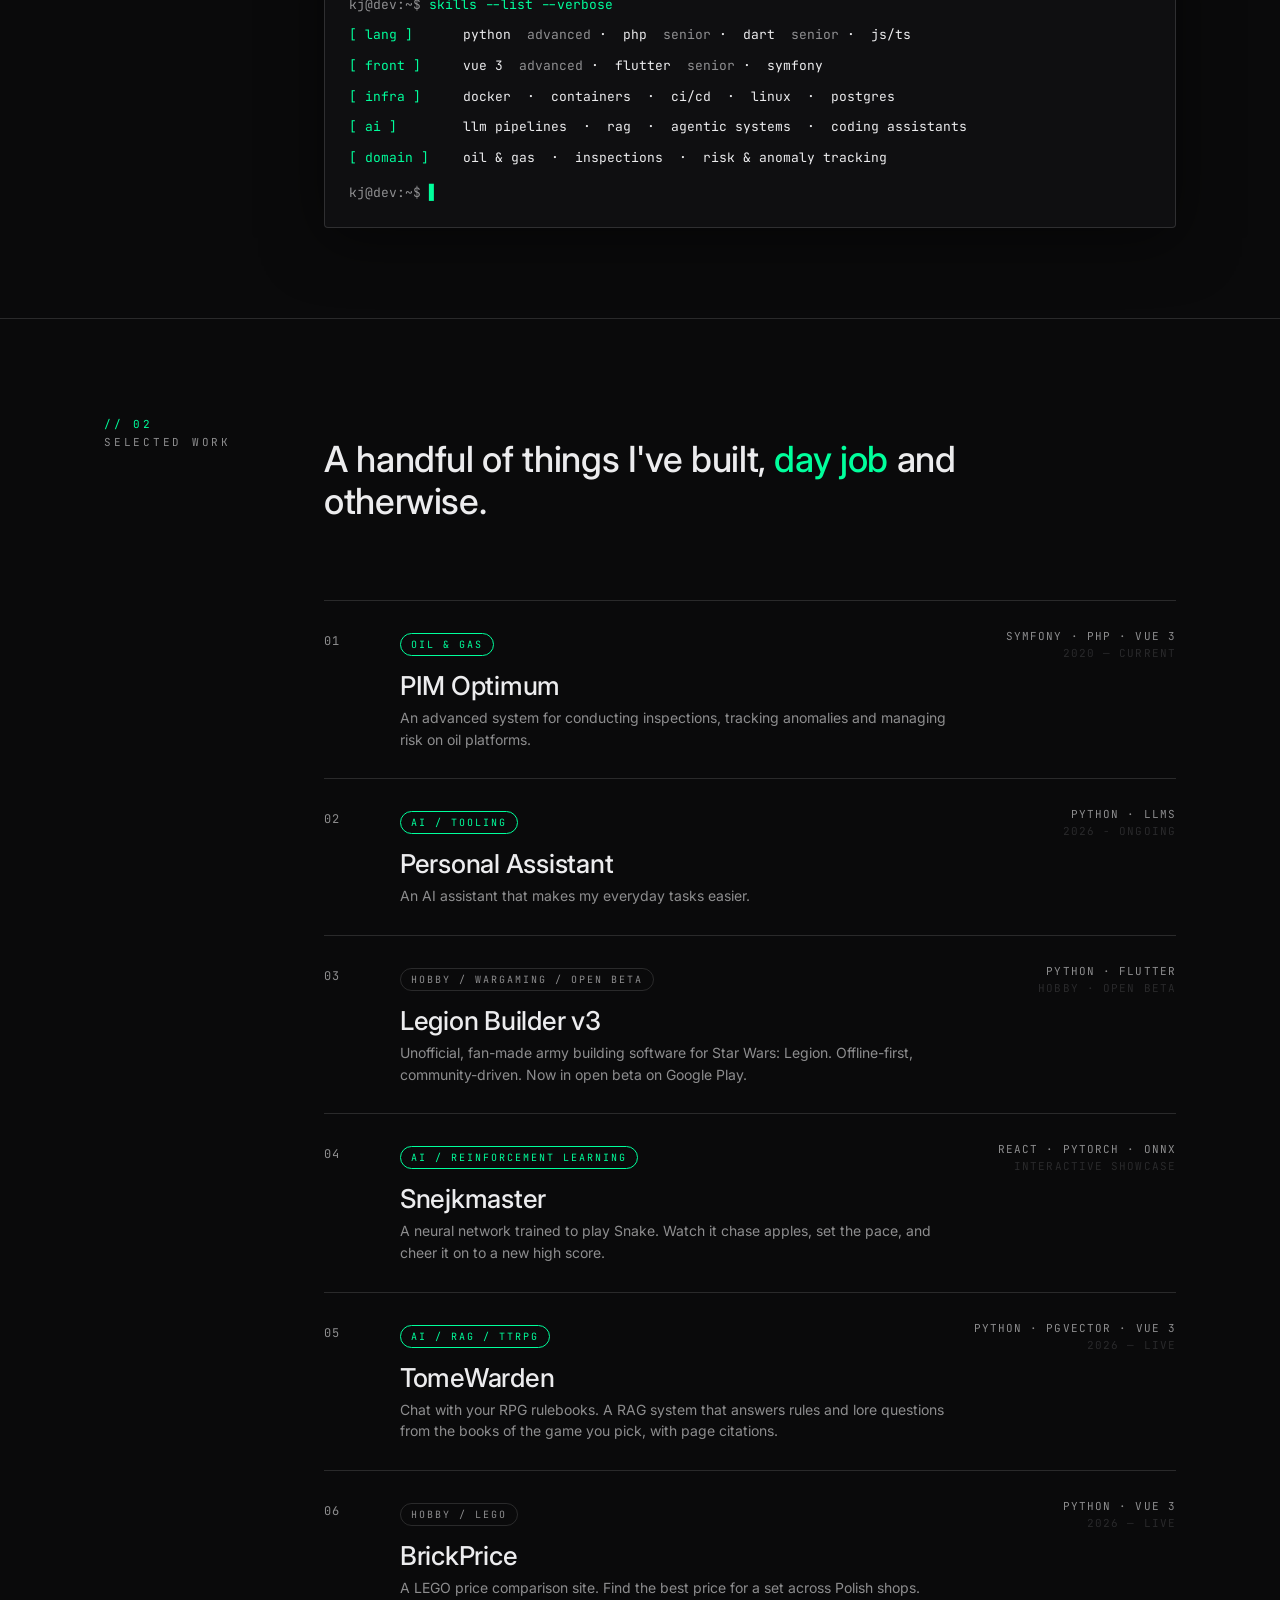
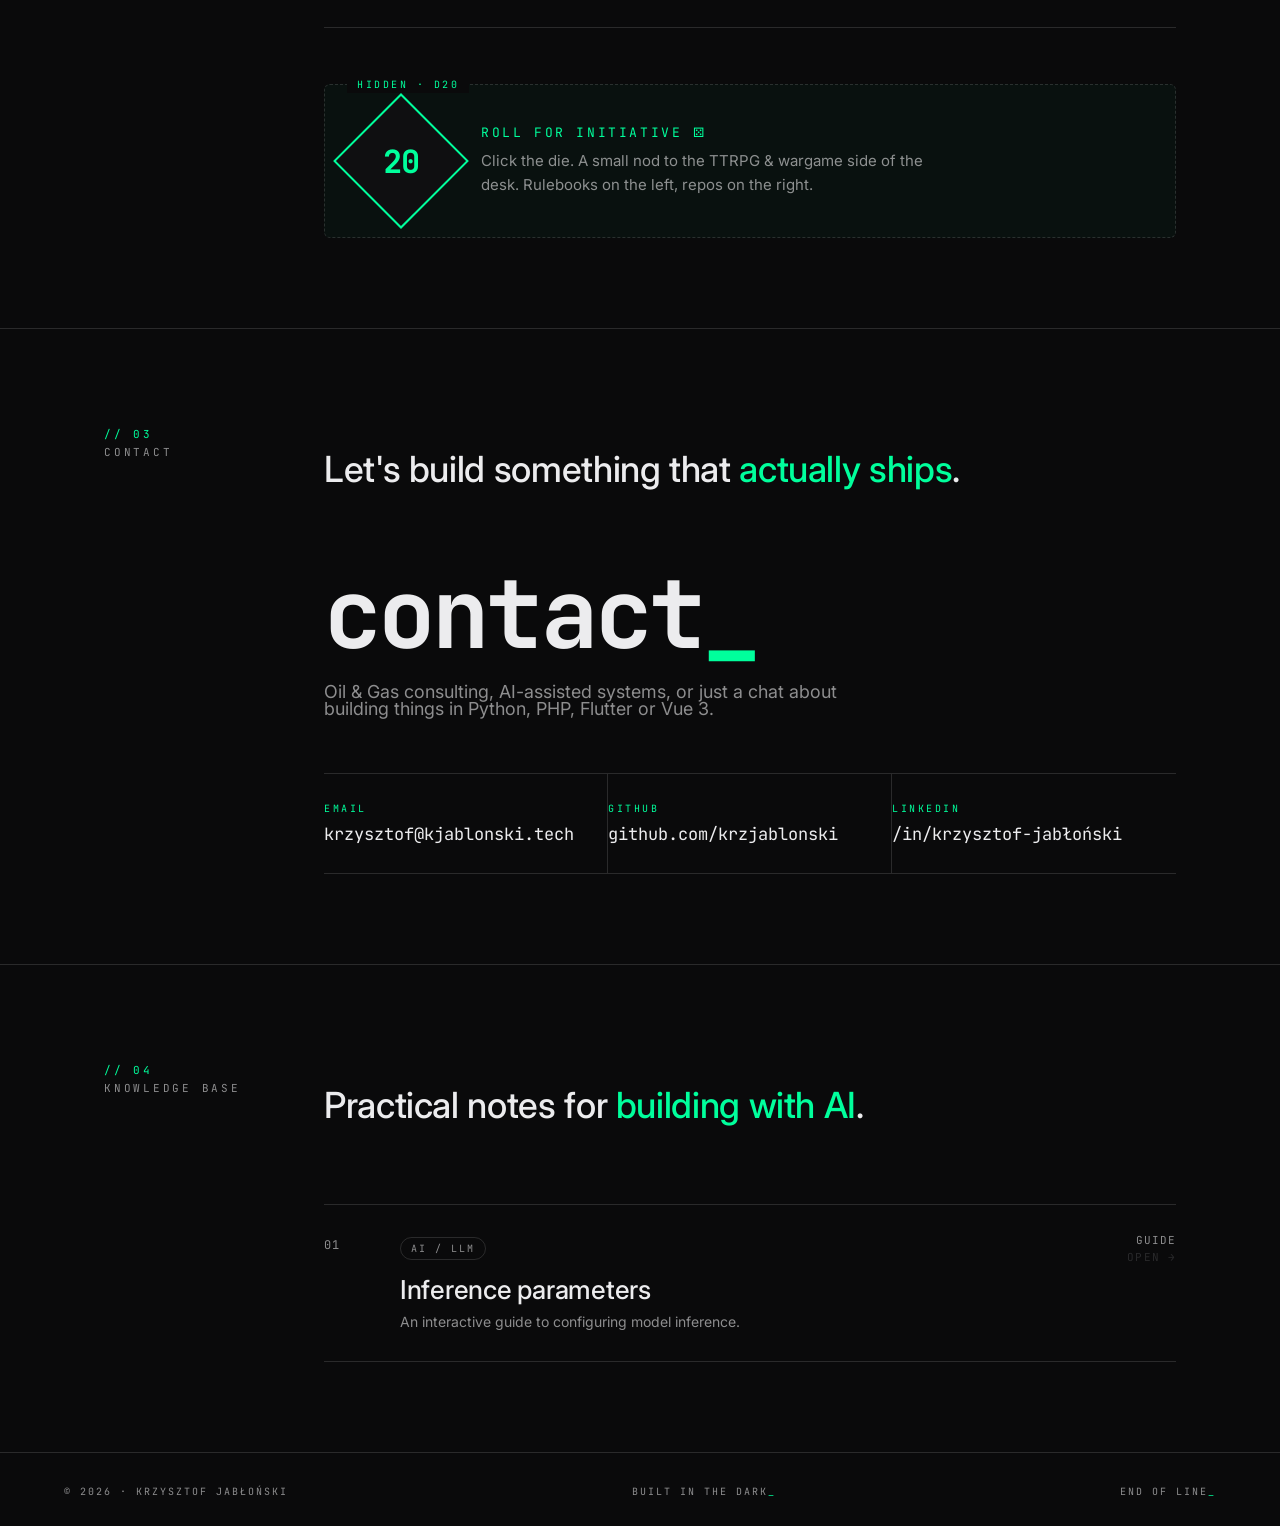
==== commit 7f9517d6: "Add BrickPrice to portfolio projects Co-Authored-By: Claude Opus 5.5 <noreply@anthropic.com> Claude-" ====
--- a/index.html
+++ b/index.html
@@ -1297,6 +1297,27 @@
                   </div>
                   <div class="proj-stack">
                     Python · pgvector · Vue 3<i>2026 — live</i>
+                  </div>
+                </article>
+
+                <article class="proj">
+                  <div class="proj-num">06</div>
+                  <div class="proj-tag">Hobby / LEGO</div>
+                  <div class="proj-main">
+                    <a
+                      href="https://brickprice.pl"
+                      target="_blank"
+                      rel="noopener noreferrer"
+                      class="title"
+                      >BrickPrice</a
+                    >
+                    <div class="desc">
+                      A LEGO price comparison site. Find the best price for a
+                      set across Polish shops.
+                    </div>
+                  </div>
+                  <div class="proj-stack">
+                    Python · Vue 3<i>2026 — live</i>
                   </div>
                 </article>
               </div>
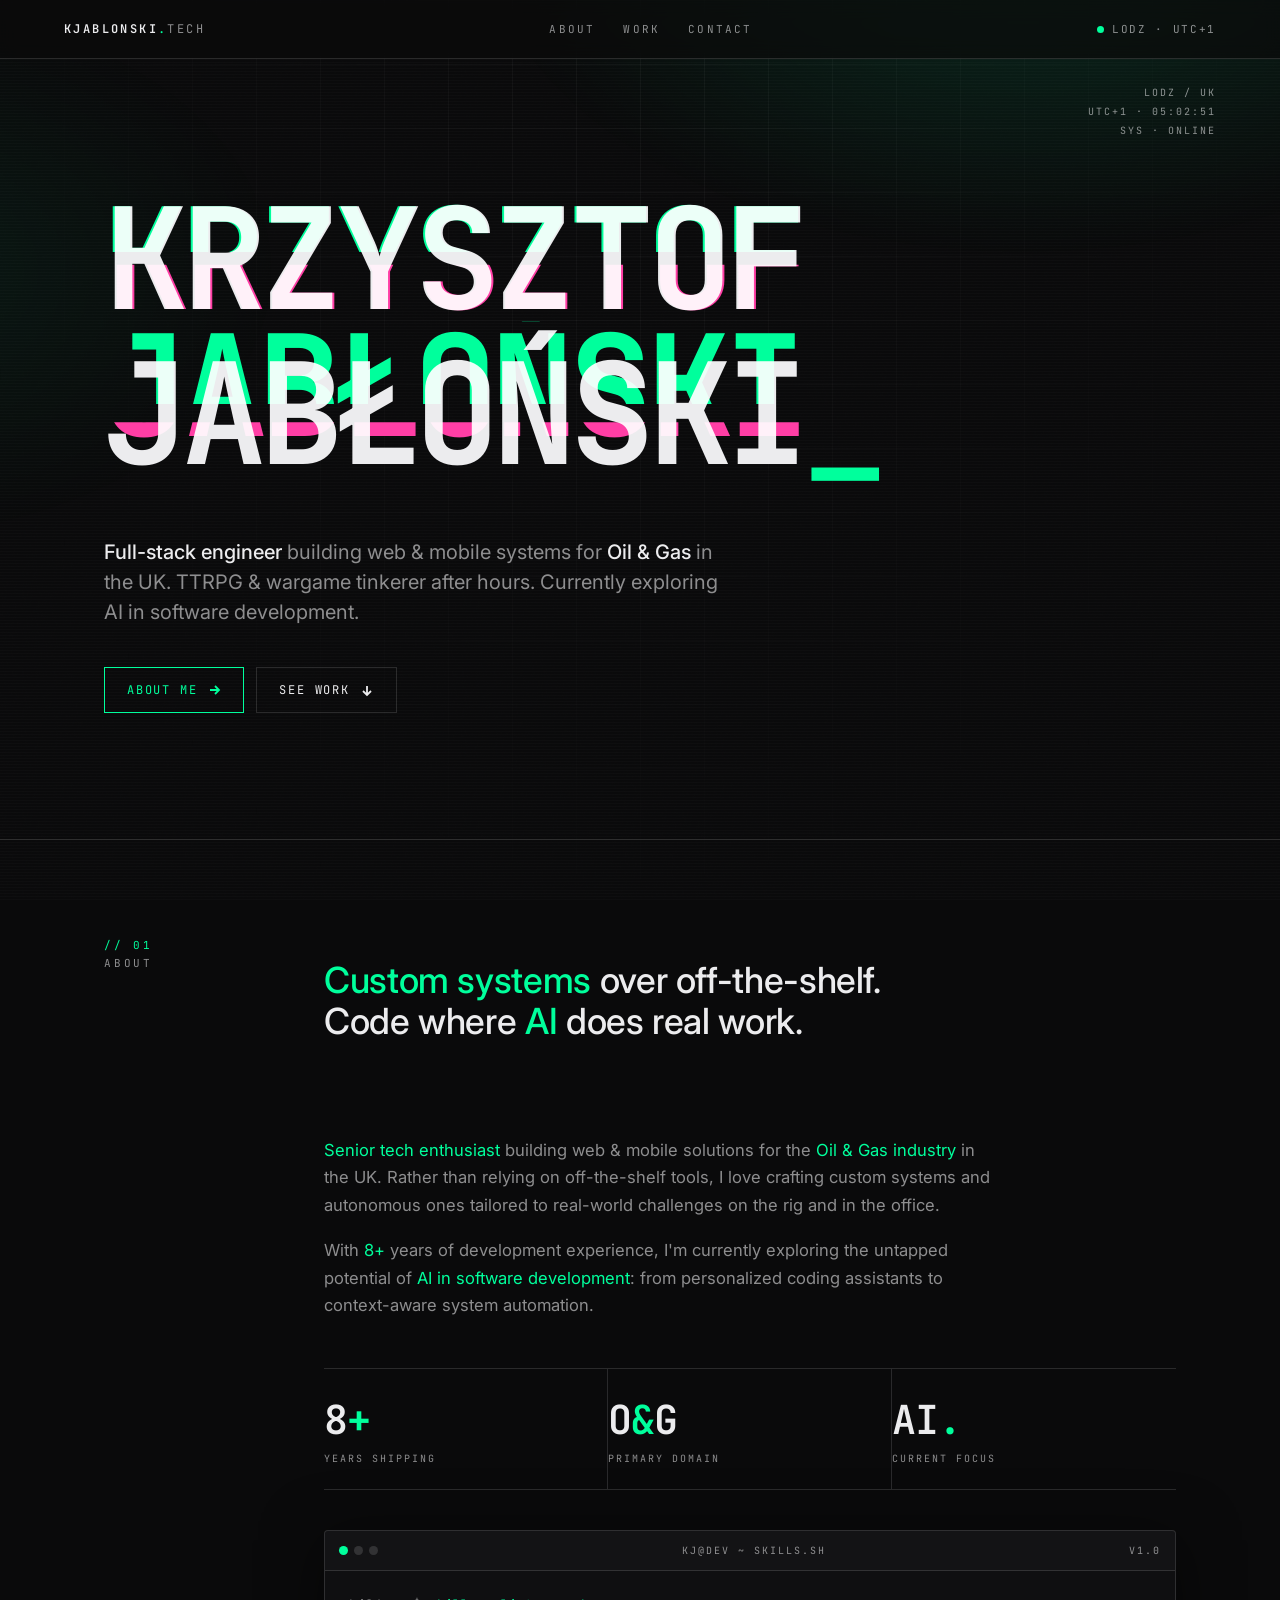
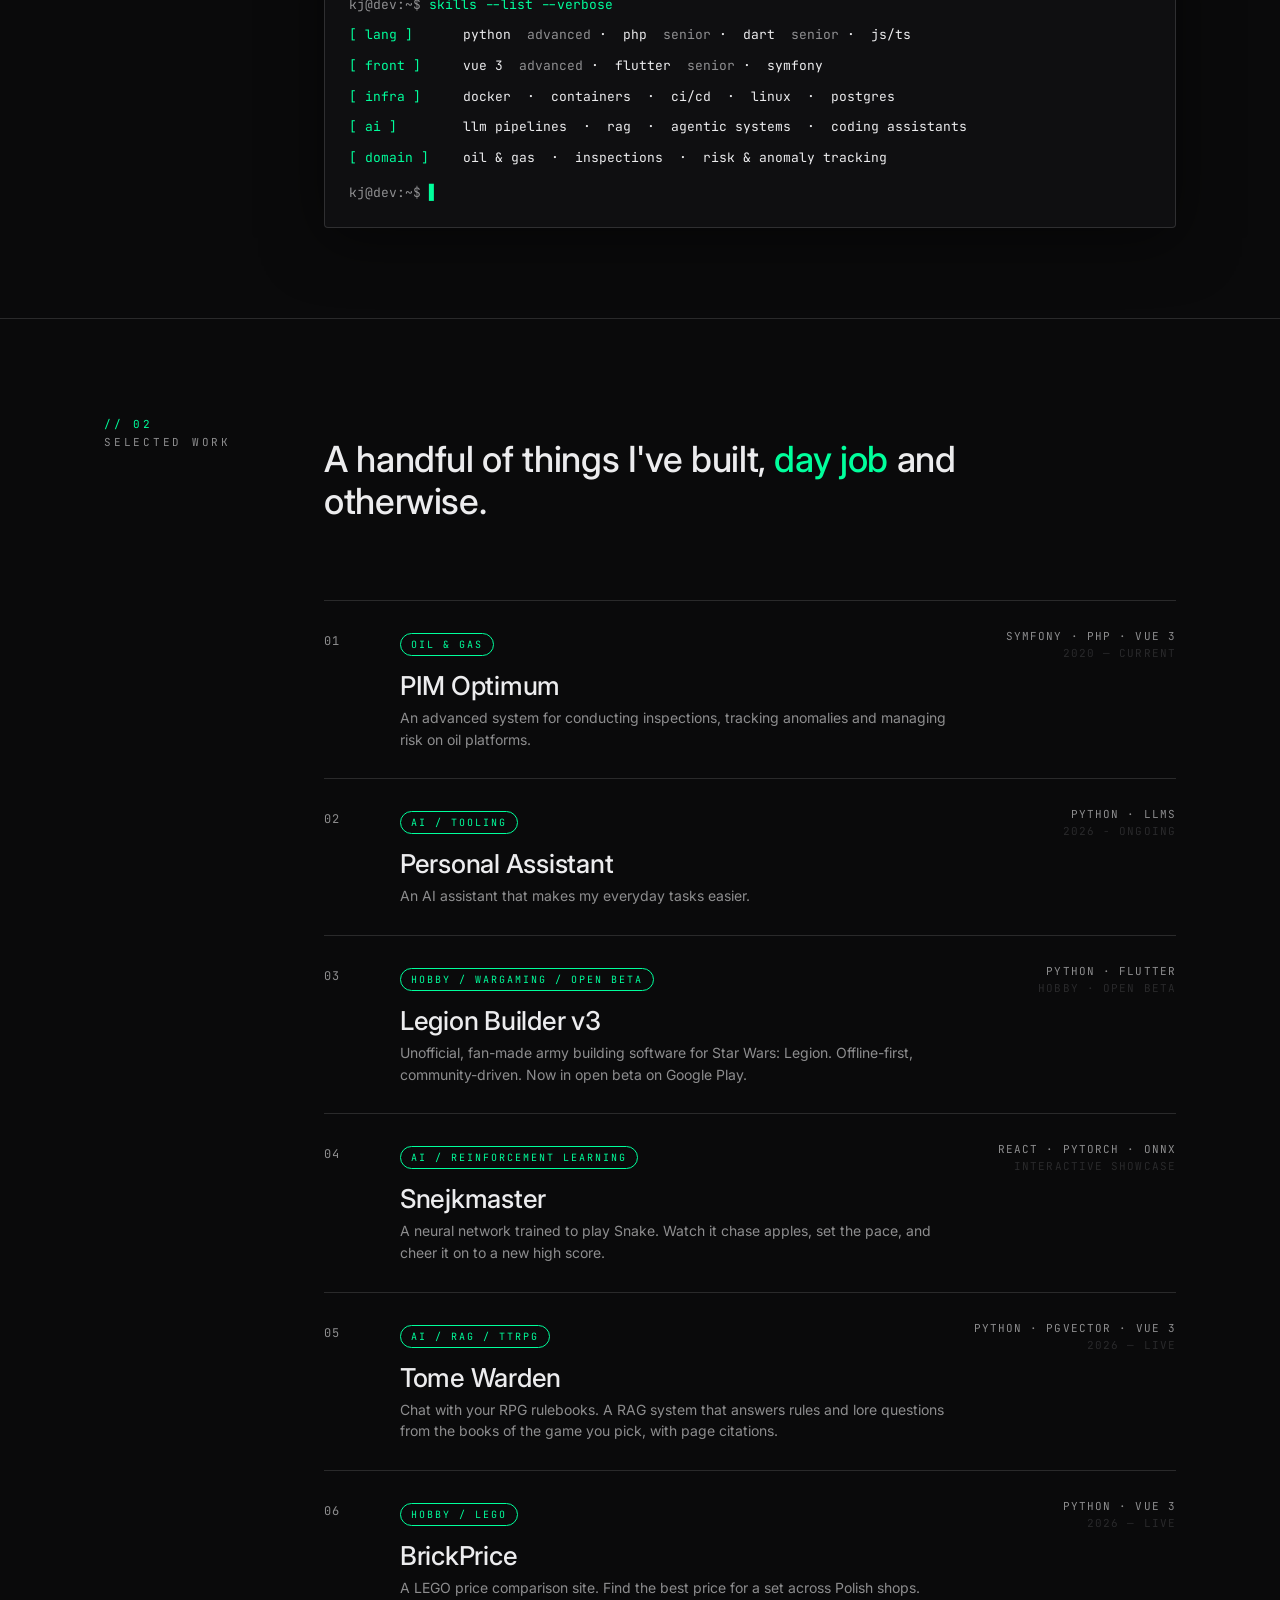
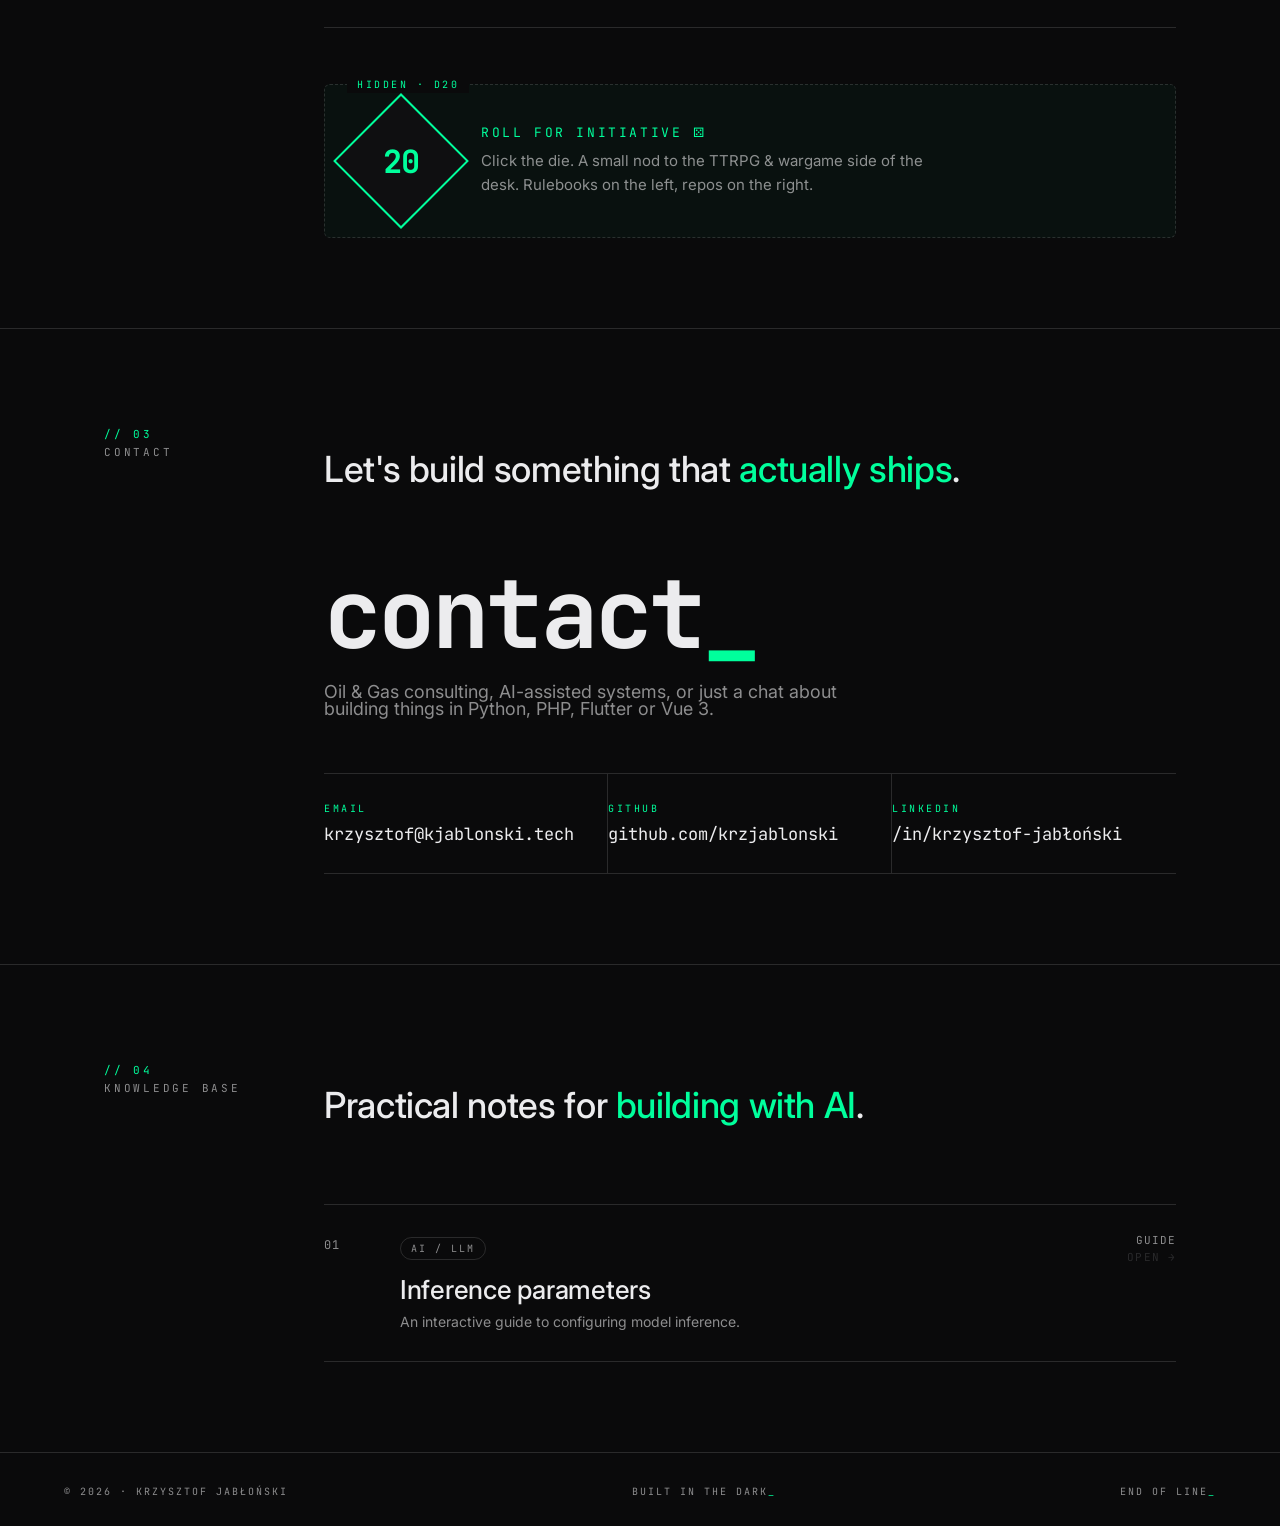
==== commit c09630f0: "Fix portfolio tags and TomeWarden name Co-Authored-By: Claude <noreply@anthropic.com> Claude-Session" ====
--- a/index.html
+++ b/index.html
@@ -1241,7 +1241,7 @@
 
                 <article class="proj">
                   <div class="proj-num">03</div>
-                  <div class="proj-tag">Hobby / Wargaming / Open Beta</div>
+                  <div class="proj-tag og">Hobby / Wargaming / Open Beta</div>
                   <div class="proj-main">
                     <a href="/legion-builder/" class="title"
                       >Legion Builder v3</a
@@ -1287,7 +1287,7 @@
                       target="_blank"
                       rel="noopener noreferrer"
                       class="title"
-                      >TomeWarden</a
+                      >Tome Warden</a
                     >
                     <div class="desc">
                       Chat with your RPG rulebooks. A RAG system that answers
@@ -1302,7 +1302,7 @@
 
                 <article class="proj">
                   <div class="proj-num">06</div>
-                  <div class="proj-tag">Hobby / LEGO</div>
+                  <div class="proj-tag og">Hobby / LEGO</div>
                   <div class="proj-main">
                     <a
                       href="https://brickprice.pl"
